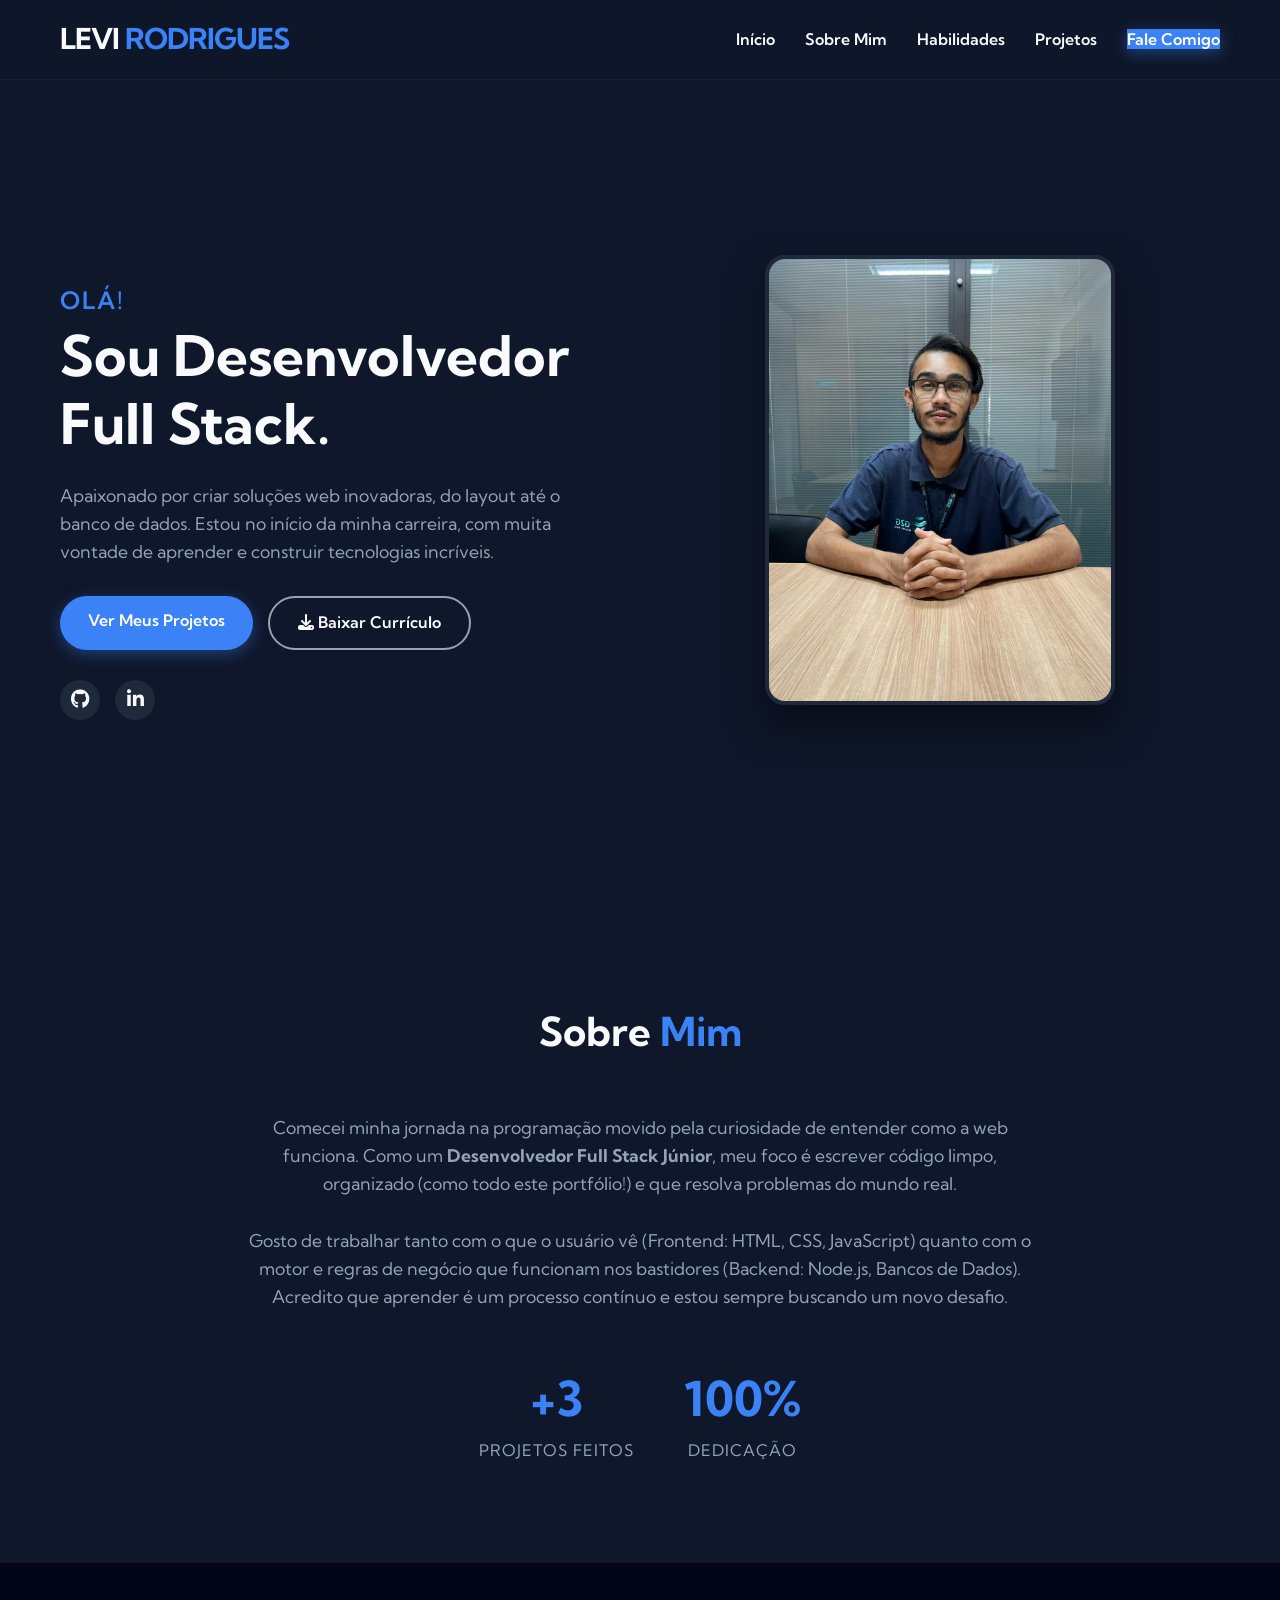
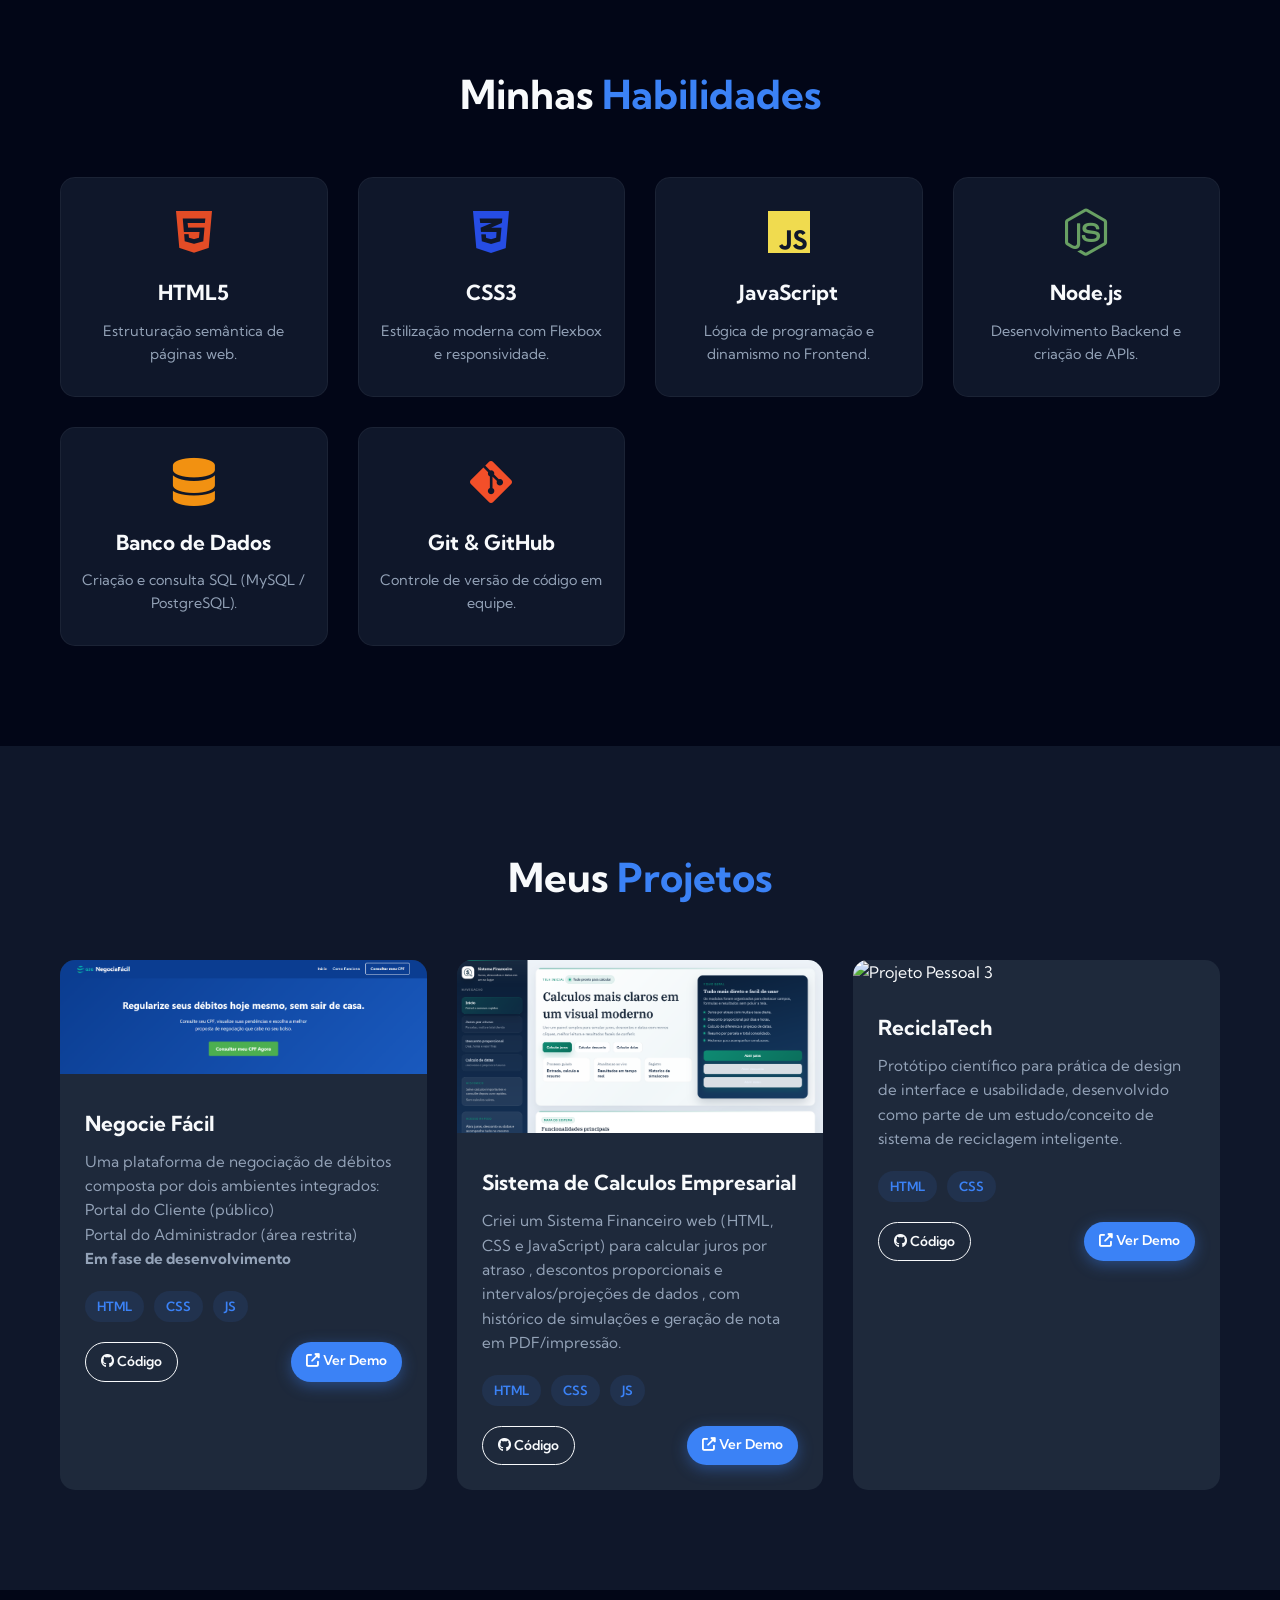
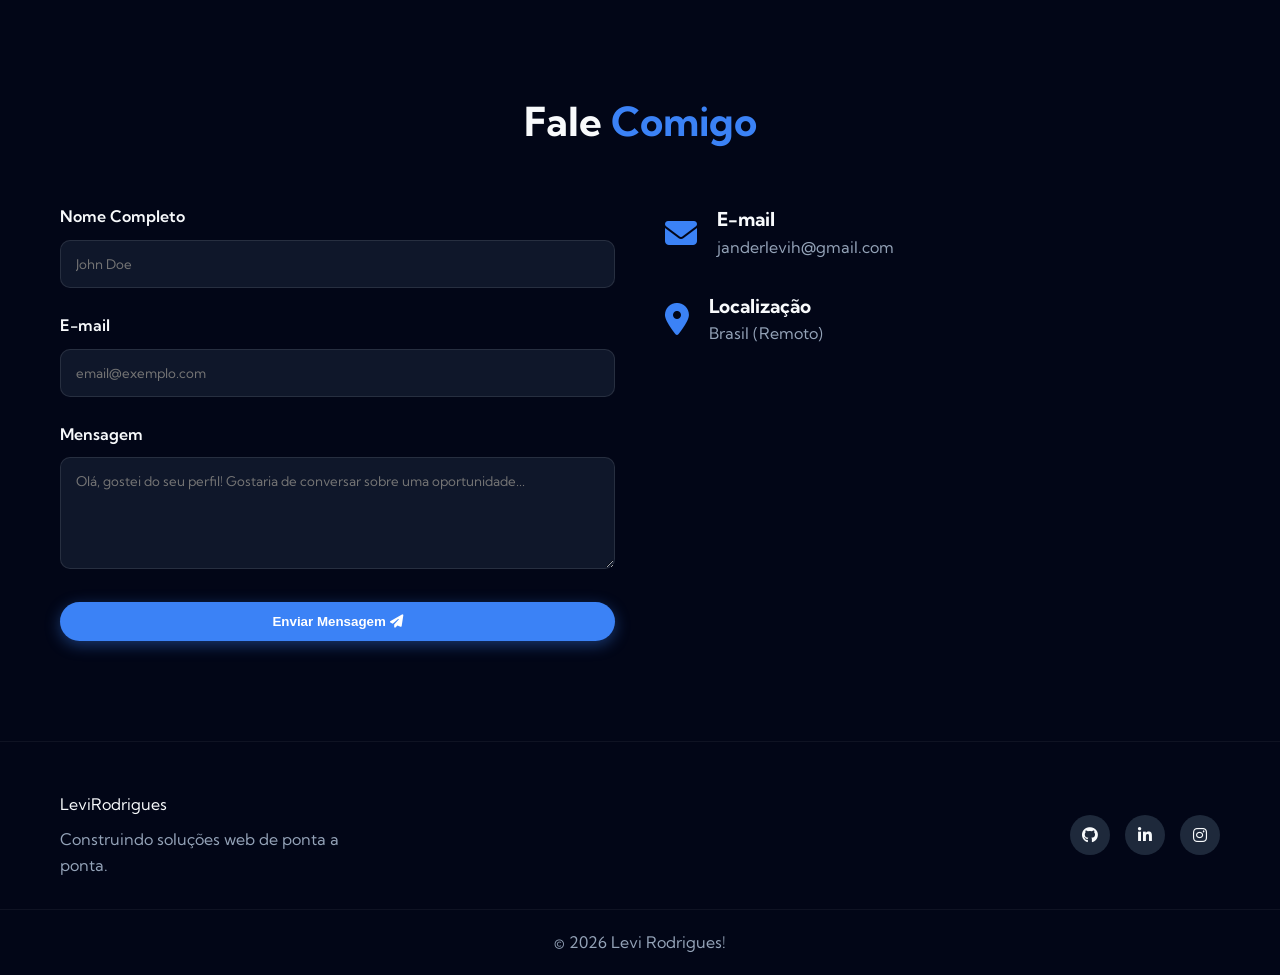
==== index.html @ 425a22cb "Initial commit: Portfolio project with HTML, CSS, JavaScript and assets" ====
<!DOCTYPE html>
<!-- 
  A tag <html> é a raiz (a base) de toda a página.
  O atributo lang="pt-BR" avisa aos navegadores e buscadores (como o Google) que o idioma do site é Português do Brasil.
-->
<html lang="pt-BR">
<head>
    <!-- O <head> é a "cabeça" da página. Aqui ficam as configurações invisíveis para o usuário, mas essenciais para o navegador. -->
    
    <!-- charset="UTF-8" garante que os acentos (ç, ã, é) apareçam corretamente na tela. -->
    <meta charset="UTF-8">
    
    <!-- Esta linha é o segredo para o site funcionar bem no celular (responsividade). Ela manda o site se adaptar à largura da tela. -->
    <meta name="viewport" content="width=device-width, initial-scale=1.0">
    
    <!-- O <title> é o nome que aparece na aba do navegador. -->
    <title>Meu Portfólio | Desenvolvedor Full Stack</title>
    
    <!-- Aqui conectamos nosso arquivo de estilos (design, cores, fontes) criado separadamente (styles.css) -->
    <link rel="stylesheet" href="styles.css">
    
    <!-- Importando fontes modernas do Google Fonts (Kumbh Sans) para deixar o texto mais elegante que o padrão. -->
    <link rel="preconnect" href="https://fonts.googleapis.com">
    <link rel="preconnect" href="https://fonts.gstatic.com" crossorigin>
    <link href="https://fonts.googleapis.com/css2?family=Kumbh+Sans:wght@400;600;700&display=swap" rel="stylesheet">
    
    <!-- Importando ícones gratuitos da biblioteca FontAwesome -->
    <link rel="stylesheet" href="https://cdnjs.cloudflare.com/ajax/libs/font-awesome/6.4.0/css/all.min.css">
</head>
<body>
    <!-- O <body> é o "corpo" da página. Tudo o que os usuários realmente enxergam na tela fica aqui dentro. -->

    <!-- ============================= -->
    <!-- CABEÇALHO (HEADER) E MENU     -->
    <!-- ============================= -->
    <header class="header">
        <div class="container nav-container">
            <!-- A logo (que aqui é só seu nome) que fica no canto superior esquerdo -->
            <a href="#" class="logo">LEVI <span>RODRIGUES</span></a>
            
            <!-- Botão "Hambúrguer" que só aparece no celular para abrir o menu -->
            <button class="mobile-menu-btn" aria-label="Abrir Menu">
                <i class="fas fa-bars"></i>
            </button>
            
            <!-- A <nav> (Navegação) guarda a lista de links do site -->
            <nav class="nav-menu">
                <ul class="nav-list">
                    <!-- Cada <li> é um item da lista do menu. A tag <a> cria um link conectando a outra parte da página usando o 'id' (#) -->
                    <li><a href="#inicio" class="nav-link">Início</a></li>
                    <li><a href="#sobre" class="nav-link">Sobre Mim</a></li>
                    <li><a href="#habilidades" class="nav-link">Habilidades</a></li>
                    <li><a href="#projetos" class="nav-link">Projetos</a></li>
                    <li><a href="#contato" class="nav-link btn-primary">Fale Comigo</a></li>
                </ul>
            </nav>
        </div>
    </header>

    <!-- O <main> guarda o conteúdo "principal" do site -->
    <main>
        <!-- ============================= -->
        <!-- SEÇÃO INÍCIO (HERO SECTION)   -->
        <!-- ============================= -->
        <!-- O 'id="inicio"' é o alvo para onde a tela vai deslizar quando alguém clicar no menu "Início" -->
        <section id="inicio" class="hero-section">
            <div class="container hero-container">
                <div class="hero-content">
                    <!-- <h1> é o Título principal e mais importante da página (ajuda muito o Google a entender do que o site fala) -->
                    <h1><span class="highlight">Olá!</span><br>Sou Desenvolvedor Full Stack.</h1>
                    
                    <!-- <p> é usado para escrever parágrafos comuns de texto -->
                    <p>Apaixonado por criar soluções web inovadoras, do layout até o banco de dados. Estou no início da minha carreira, com muita vontade de aprender e construir tecnologias incríveis.</p>
                    
                    <div class="hero-buttons">
                        <!-- Botões que levam a outras seções da própria página ou arquivos externos -->
                        <a href="#projetos" class="btn btn-primary">Ver Meus Projetos</a>
                        <a href="assets/curriculo.pdf" target="_blank" class="btn btn-secondary">
                            <i class="fas fa-download"></i> Baixar Currículo
                        </a>
                    </div>
                    
                    <!-- Links rápidos para redes sociais logo de cara -->
                    <div class="social-links">
                        <!-- 'target="_blank"' faz o link abrir em uma aba nova, para a pessoa não sair do seu site -->
                        <a href="https://github.com/Jander-Levi" target="_blank" aria-label="GitHub"><i class="fab fa-github"></i></a>
                        <a href="https://linkedin.com/in/jander-levi-rodrigues-costa-196402261/" target="_blank" aria-label="LinkedIn"><i class="fab fa-linkedin-in"></i></a>
                    </div>
                </div>
                
                <div class="hero-image-box">
                    <!-- Imagem principal de capa. O atributo 'alt' descreve a imagem para deficientes visuais lerem a tela (acessibilidade). -->
                    <div class="image-wrapper">
                        <!-- Substitua 'assets/perfil.jpg' pelo caminho da sua foto no futuro! -->
                        <img src="img/foto de perfil.jpeg" alt="Sua Foto de Perfil" class="hero-img">
                    </div>
                </div>
            </div>
        </section>

        <!-- ============================= -->
        <!-- SEÇÃO SOBRE MIM               -->
        <!-- ============================= -->
        <section id="sobre" class="about-section">
            <div class="container">
                <!-- <h2> é o Título secundário (usado para títulos de seções) -->
                <h2 class="section-title">Sobre <span>Mim</span></h2>
                
                <div class="about-content">
                    <p class="about-text">
                        Comecei minha jornada na programação movido pela curiosidade de entender como a web funciona. Como um <strong>Desenvolvedor Full Stack Júnior</strong>, meu foco é escrever código limpo, organizado (como todo este portfólio!) e que resolva problemas do mundo real.
                        <br><br>
                        Gosto de trabalhar tanto com o que o usuário vê (Frontend: HTML, CSS, JavaScript) quanto com o motor e regras de negócio que funcionam nos bastidores (Backend: Node.js, Bancos de Dados). Acredito que aprender é um processo contínuo e estou sempre buscando um novo desafio.
                    </p>
                    
                    <!-- Estatísticas rápidas para impressionar o visitante -->
                    <div class="about-stats">
                        <div class="stat-box">
                            <span class="stat-number">+3</span>
                            <span class="stat-label">Projetos Feitos</span>
                        </div>
                        <div class="stat-box">
                            <span class="stat-number">100%</span>
                            <span class="stat-label">Dedicação</span>
                        </div>
                    </div>
                </div>
            </div>
        </section>

        <!-- ============================= -->
        <!-- SEÇÃO HABILIDADES (SKILLS)    -->
        <!-- ============================= -->
        <section id="habilidades" class="skills-section bg-darker">
            <div class="container">
                <h2 class="section-title">Minhas <span>Habilidades</span></h2>
                
                <div class="skills-grid">
                    <!-- Nós criamos pequenos 'cards' (cartões) para cada habilidade -->
                    <div class="skill-card">
                        <i class="fab fa-html5 skill-icon" style="color: #e34c26;"></i>
                        <h3>HTML5</h3>
                        <p>Estruturação semântica de páginas web.</p>
                    </div>
                    
                    <div class="skill-card">
                        <i class="fab fa-css3-alt skill-icon" style="color: #264de4;"></i>
                        <h3>CSS3</h3>
                        <p>Estilização moderna com Flexbox e responsividade.</p>
                    </div>
                    
                    <div class="skill-card">
                        <i class="fab fa-js skill-icon" style="color: #f0db4f;"></i>
                        <h3>JavaScript</h3>
                        <p>Lógica de programação e dinamismo no Frontend.</p>
                    </div>
                    
                    <div class="skill-card">
                        <i class="fab fa-node-js skill-icon" style="color: #68a063;"></i>
                        <h3>Node.js</h3>
                        <p>Desenvolvimento Backend e criação de APIs.</p>
                    </div>
                    
                    <div class="skill-card">
                        <i class="fas fa-database skill-icon" style="color: #f29111;"></i>
                        <h3>Banco de Dados</h3>
                        <p>Criação e consulta SQL (MySQL / PostgreSQL).</p>
                    </div>
                    
                    <div class="skill-card">
                        <i class="fab fa-git-alt skill-icon" style="color: #f34f29;"></i>
                        <h3>Git & GitHub</h3>
                        <p>Controle de versão de código em equipe.</p>
                    </div>
                </div>
            </div>
        </section>

        <!-- ============================= -->
        <!-- SEÇÃO DE PROJETOS             -->
        <!-- ============================= -->
        <section id="projetos" class="projects-section">
            <div class="container">
                <h2 class="section-title">Meus <span>Projetos</span></h2>
                
                <div class="projects-grid">
                    <!-- Cada projeto ganha um "Card" (cartão). Isso repete o mesmo padrão de classe CSS. -->
                    
                    <!-- PROJETO 1 -->
                    <div class="project-card">
                        <div class="project-img-wrapper">
                            <!-- Link para imagem ilustrativa do projeto -->
                            <img src="img/negocie-facil.png" alt="Projeto Pessoal 1" class="project-img">
                        </div>
                        <div class="project-info">
                            <h3>Negocie Fácil</h3>
                            <p>Uma plataforma de negociação de débitos composta por dois ambientes integrados:<br> 
                            Portal do Cliente (público)<br>
                            Portal do Administrador (área restrita)<br>
                        <strong>Em fase de desenvolvimento</strong></p>
                            
                            <!-- Tags menores indicando tecnologia -->
                            <div class="project-tags">
                                <span class="tag">HTML</span>
                                <span class="tag">CSS</span>
                                <span class="tag">JS</span>
                            </div>
                            
                            <div class="project-links">
                                <a href="https://github.com/Jander-Levi/Sistema-Negocie-Facil" target="_blank" class="btn btn-sm btn-outline"><i class="fab fa-github"></i> Código</a>
                                <a href="https://www.g2gnegocie.servicecorp.tech/" target="_blank" class="btn btn-sm btn-primary"><i class="fas fa-external-link-alt"></i> Ver Demo</a>
                            </div>
                        </div>
                    </div>

                    <!-- PROJETO 2 -->
                    <div class="project-card">
                        <div class="project-img-wrapper">
                            <img src="img/sistema financeiro.png" alt="Projeto Pessoal 2" class="project-img">
                        </div>
                        <div class="project-info">
                            <h3>Sistema de Calculos Empresarial</h3>
                            <p>Criei um Sistema Financeiro web (HTML, CSS e JavaScript) para calcular juros por atraso , descontos proporcionais e intervalos/projeções de dados , com histórico de simulações e geração de nota em PDF/impressão.</p>
                            <div class="project-tags">
                                <span class="tag">HTML</span>
                                <span class="tag">CSS</span>
                                <span class="tag">JS</span>
                            </div>
                            <div class="project-links">
                                <a href="https://github.com/Jander-Levi/Sistema-de-calculos" target="_blank" class="btn btn-sm btn-outline"><i class="fab fa-github"></i> Código</a>
                                <a href="https://www.juros.systemcodex.com.br/" target="_blank" class="btn btn-sm btn-primary"><i class="fas fa-external-link-alt"></i> Ver Demo</a>
                            </div>
                        </div>
                    </div>
                    
                    <!-- PROJETO 3 -->
                    <div class="project-card">
                        <div class="project-img-wrapper">
                            <img src="img/reciclatech.png" alt="Projeto Pessoal 3" class="project-img">
                        </div>
                        <div class="project-info">
                            <h3>ReciclaTech</h3>
                            <p>Protótipo científico para prática de design de interface e usabilidade, desenvolvido como parte de um estudo/conceito de sistema de reciclagem inteligente.</p>
                            <div class="project-tags">
                                <span class="tag">HTML</span>
                                <span class="tag">CSS</span>
                            </div>
                            <div class="project-links">
                                <a href="https://github.com/Jander-Levi/ReciclaTech" target="_blank" class="btn btn-sm btn-outline"><i class="fab fa-github"></i> Código</a>
                                <a href="https://www.reciclatech.systemcodex.com.br/" target="_blank" class="btn btn-sm btn-primary"><i class="fas fa-external-link-alt"></i> Ver Demo</a>
                            </div>
                        </div>
                    </div>
                    
                </div>
            </div>
        </section>

        <!-- ============================= -->
        <!-- SEÇÃO CONTATO                 -->
        <!-- ============================= -->
        <section id="contato" class="contact-section bg-darker">
            <div class="container">
                <h2 class="section-title">Fale <span>Comigo</span></h2>
                
                <div class="contact-content">
                    <!-- O formulário onde as pessoas enviam mensagens. Aqui ele não enviará pro servidor de verdade, usaremos o JS para criar um alerta simulando o envio. -->
                    <form id="form-contato" class="contact-form">
                        <div class="form-group">
                            <label for="nome">Nome Completo</label>
                            <!-- required="true" força a pessoa a preencher antes de enviar o botão -->
                            <input type="text" id="nome" name="nome" placeholder="John Doe" required>
                        </div>
                        
                        <div class="form-group">
                            <label for="email">E-mail</label>
                            <input type="email" id="email" name="email" placeholder="email@exemplo.com" required>
                        </div>
                        
                        <div class="form-group">
                            <label for="mensagem">Mensagem</label>
                            <textarea id="mensagem" name="mensagem" rows="5" placeholder="Olá, gostei do seu perfil! Gostaria de conversar sobre uma oportunidade..." required></textarea>
                        </div>
                        
                        <!-- Usamos type="submit" no botão. Ele avisa o navegador que este é o botão oficial de "enviar o formulário". -->
                        <button type="submit" class="btn btn-primary w-100">Enviar Mensagem <i class="fas fa-paper-plane"></i></button>
                    </form>
                    
                    <!-- Informações de contato alternativas -->
                    <div class="contact-info">
                        <div class="info-item">
                            <i class="fas fa-envelope"></i>
                            <div>
                                <h4>E-mail</h4>
                                <p>janderlevih@gmail.com</p>
                            </div>
                        </div>
                        <div class="info-item">
                            <i class="fas fa-map-marker-alt"></i>
                            <div>
                                <h4>Localização</h4>
                                <p>Brasil (Remoto)</p>
                            </div>
                        </div>
                    </div>
                </div>
            </div>
        </section>
    </main>

    <!-- ============================= -->
    <!-- RODAPÉ (FOOTER)               -->
    <!-- ============================= -->
    <footer class="footer">
        <div class="container footer-content">
            <div class="footer-logo">
                <a href="#inicio">Levi<span>Rodrigues</span></a>
                <p>Construindo soluções web de ponta a ponta.</p>
            </div>
            
            <div class="footer-social">
                <!-- Redes sociais e botões no fim da página para quem já leu até o final -->
                <a href="https://github.com/Jander-Levi"><i class="fab fa-github"></i></a>
                <a href="https://www.linkedin.com/in/jander-levi-rodrigues-costa-196402261/"><i class="fab fa-linkedin-in"></i></a>
                <a href="https://www.instagram.com/levih_rodrigues/"><i class="fab fa-instagram"></i></a>
            </div>
        </div>
        <div class="footer-bottom">
            <!-- Puxando o ano real via JavaScript seria legal, mas deixamos fixo como base -->
            <p>&copy; <span id="ano-atual">2026</span> Levi Rodrigues!</p>
        </div>
    </footer>

    <!-- Importamos o JavaScript bem no final do código HTML (logo antes do fechamento do <body>). 
         Motivo: Garantimos que o navegador já carregou e "desenhou" todo o seu site HTML antes de rodar 
         o código JS, evitando erros onde o JS não acha o elemento na tela. -->
    <script src="script.js"></script>
</body>
</html>
---- styles.css ----
/* ==========================================================================
   ARQUIVO CSS (Folha de Estilos)
   Aqui nós controlamos as cores, tamanhos, espaços e animações do site.
   Pense no HTML como a "estrutura da casa" (paredes) e no CSS como a 
   "pintura e decoração".
   ========================================================================== */

/* 1. IMPORTAÇÃO E VARIÁVEIS ============================================== */
/* ":root" é a raiz do CSS. Criamos 'variáveis' aqui que podem ser 
   reaproveitadas. Se você quiser mudar a cor principal do site no futuro, 
   é só mudar AQUI! */
:root {
  /* Cores Principais - Tema Escuro Moderno */
  --bg-primary: #0f172a;   /* Cor de fundo principal escuro (Azul Noturno) */
  --bg-secondary: #1e293b; /* Cor para caixas ou seções alternadas */
  --bg-darker: #020617;    /* Fundo mais escuro ainda para dar contraste */
  
  --text-main: #f8fafc;    /* Cor da fonte principal (Branco quase puro) */
  --text-muted: #94a3b8;   /* Cor de textos descritivos (Cinza clarinho) */
  
  /* Cor Destaque - Esse é o toque "vibrante" do site */
  --accent: #3b82f6;       /* Azul elétrico */
  --accent-hover: #2563eb; /* Azul um pouquinho mais escuro pra quando passar o mouse */

  /* Alturas e Espaços Padrões */
  --header-height: 80px;   /* Altura do menu lá no topo */
  --transition: all 0.3s ease; /* Animação suave para hover de botões (Dura 0.3 segundos) */
}

/* 2. RESET GERAL ========================================================== */
/* Este asterisco (*) pega TODOS os elementos da página e retira as bordas e 
   espaços (padding/margin) que os navegadores costumam colocar como "padrão". */
* {
  margin: 0;
  padding: 0;
  box-sizing: border-box; /* Garante que a borda não aumente o tamanho verdadeiro da caixa */
}

/* Scroll suave (o rolar da tela ao clicar em links fica devagar e não "teleporta") */
html {
  scroll-behavior: smooth;
}

/* O corpo da página pega as fontes que importamos no HTML e pinta o fundo */
body {
  font-family: 'Kumbh Sans', sans-serif;
  background-color: var(--bg-primary);
  color: var(--text-main);
  line-height: 1.6; /* Espaçamento de 1 e meio entre as linhas do texto. Bom pra leitura! */
  overflow-x: hidden; /* Esconde rolagem horizontal (barra em baixo) para não desconfigurar site no celular */
}

/* Tira o sublinhado dos links e a cor roxa/azul padrão e as "bolinhas" das listas <ul> */
a {
  text-decoration: none;
  color: inherit; /* 'herdar' a cor do elemento pai */
}
ul {
  list-style: none; /* Remove aquelas bolinhas de listas não ordenadas */
}
img {
  max-width: 100%;  /* Nenhuma imagem será maior que o espaço dela */
  height: auto;
}

/* 3. CLASSES UTILITÁRIAS ================================================= */
/* Essas classes genéricas podem ser usadas em vários lugares do HTML */

/* '.container' centraliza as seções da página na tela. Não deixa encostar muito nos lados. */
.container {
  max-width: 1200px;
  margin: 0 auto;  /* Centralizar. 0 em cima e embaixo, auto nas laterais. */
  padding: 0 20px; /* Um "respiro" nas laterais no celular */
}

/* Título de cada seção (Sobre Mim, Minhas Habilidades...) */
.section-title {
  text-align: center;
  font-size: 2.5rem;   /* Rem é uma unidade baseada no tamanho da fonte raiz (grandão) */
  margin-bottom: 50px; /* Margem pra baixo para afastar o texto do título */
  color: var(--text-main);
}
/* A tag <span> (no HTML) dentro dos títulos nós pintamos com a cor de destaque (Azul) */
.section-title span {
  color: var(--accent);
}

/* 'bg-darker' muda apenas a cor do fundo daquela seção para quebrar o padrão. */
.bg-darker {
  background-color: var(--bg-darker);
}

/* Botão Padrão (Uma cápsula arredondada e bonita) */
.btn {
  display: inline-block; /* Fica em linha, mas aceita padding (preenchimento dentro dele) */
  padding: 12px 28px;
  border-radius: 30px; /* Arredondar os cantos do botão */
  font-weight: 600;    /* Negrito */
  cursor: pointer;     /* Faz o mouse virar uma 'mãozinha' */
  transition: var(--transition); /* Puxa aquela animação de 0.3 segundos da variável */
  border: none;
  text-align: center;
}
/* Botão Principal: Azul com fonte branca */
.btn-primary {
  background-color: var(--accent);
  color: white;
  box-shadow: 0 4px 15px rgba(59, 130, 246, 0.4); /* Uma sombra azulada brilhante */
}
.btn-primary:hover {
  background-color: var(--accent-hover);
  transform: translateY(-3px); /* Ao passar o mouse (hover), ele "sobe" 3 pixels */
}

/* Botão Secundário: Transparente com contorno azul */
.btn-secondary {
  background-color: transparent;
  color: var(--text-main);
  border: 2px solid var(--text-muted);
}
.btn-secondary:hover {
  border-color: var(--accent);
  color: var(--accent);
}

/* 4. CABEÇALHO (HEADER) ================================================== */
.header {
  height: var(--header-height);
  background-color: rgba(15, 23, 42, 0.9); /* Fundo com 90% de opacidade (vidro escuro) */
  backdrop-filter: blur(10px); /* Esse é o efeito "vidro" da moda, borrando o que tá atrás */
  position: fixed; /* O cabeçalho fica GRUDADO no topo, de modo que nunca some ao rolar a tela */
  top: 0; left: 0; width: 100%;
  z-index: 1000;   /* Garante que o menu ficará *em cima* de todas as outras imagens da página */
  border-bottom: 1px solid rgba(255, 255, 255, 0.05); /* Uma linhazinha fina brilhante embaixo */
}

.nav-container {
  display: flex; /* O Flexbox joga os itens um ao lado do outro */
  justify-content: space-between; /* Afasta "a logo pra esquerda" e "o menu pra direita" */
  align-items: center; /* Centraliza no meio verticalmente */
  height: 100%;
}

.logo {
  font-size: 1.8rem;
  font-weight: 700;
  letter-spacing: -1px;
}
.logo span {
  color: var(--accent); /* Parte do Logo fica azul */
}

/* O Menu invisível no começo no celular, mas lado-a-lado no PC */
.nav-list {
  display: flex;
  gap: 30px; /* Distância de 30 pixels entre os botões do menu */
}
.nav-link {
  font-weight: 600;
  font-size: 1rem;
  transition: color 0.3s;
}
/* Quando passo o mouse nos links (Home, Sobre) eles ficam azuis, exceto se for botão */
.nav-link:not(.btn-primary):hover {
  color: var(--accent);
}

/* O botão de "hambúrguer" pra abrir o menu no celular é escondido no Desktop */
.mobile-menu-btn {
  display: none;
  background: none;
  border: none;
  color: white;
  font-size: 1.5rem;
  cursor: pointer;
}

/* 5. INÍCIO (HERO SECTION) =============================================== */
.hero-section {
  padding-top: calc(var(--header-height) + 60px); /* Dá espaço da navegação grudenta lá do topo */
  padding-bottom: 80px;
  min-height: 100vh; /* Altura mínima de "100 Viewport Height" (100% da sua tela visível) */
  display: flex;
  align-items: center; /* Centraliza verticalmente o texto e a foto de capa */
}
.hero-container {
  display: flex;
  align-items: center;
  justify-content: space-between;
  gap: 40px;
}
.hero-content {
  flex: 1; /* Ocupa 50% da área */
}
/* Destacando o "Olá" */
.highlight {
  color: var(--accent);
  font-size: 1.5rem;
  font-weight: 600;
  text-transform: uppercase;
  letter-spacing: 2px;
}
.hero-content h1 {
  font-size: 3.5rem;
  line-height: 1.2;
  margin: 15px 0 25px 0;
}
.hero-content p {
  color: var(--text-muted);
  font-size: 1.1rem;
  margin-bottom: 30px;
  max-width: 500px; /* O texto não será exageradamente largo para garantir legibilidade */
}

.hero-buttons {
  display: flex;
  gap: 15px; /* Distância entre os botões da Capa */
  flex-wrap: wrap; /* Se não couber na mesma linha (ex: celular pequeno), ele joga o 2º botão pra baixo */
}

.social-links {
  margin-top: 30px;
  display: flex;
  gap: 15px;
}
.social-links a {
  display: flex;
  align-items: center;
  justify-content: center;
  width: 40px; height: 40px;
  border-radius: 50%; /* Faz as caixinhas das redes sociais virarem 'círculos' */
  background-color: var(--bg-secondary);
  color: var(--text-main);
  font-size: 1.2rem;
  transition: var(--transition);
}
.social-links a:hover {
  background-color: var(--accent); /* Fica azul e "pula" ao receber o mouse */
  transform: translateY(-3px);
}

.hero-image-box {
  flex: 1; /* A foto de perfil ocupa os outros 50% */
  display: flex;
  justify-content: center;
}
.image-wrapper {
  position: relative; /* O Wrapper permite adicionar um efeito "atrás" da foto */
  width: 350px;
  height: 450px;
  border-radius: 20px;
  overflow: hidden; /* Corta as laterais de imagens que vazarem esse quadradão arredondado */
  box-shadow: 0 20px 40px rgba(0,0,0,0.5); /* Sombreado */
  border: 4px solid var(--bg-secondary);
}
.hero-img {
  width: 100%;
  height: 100%;
  object-fit: cover; /* Faz a foto "encaixar" de forma esperta como o banner do YouTube ou Twitter, sem esticar feio a imagem. */
}

/* 6. SOBRE MIM =========================================================== */
.about-section, .skills-section, .projects-section, .contact-section {
  padding: 100px 0; /* Espaçamento grande em cima e embaixo, para distanciar as seções */
}

.about-text {
  color: var(--text-muted);
  font-size: 1.1rem;
  text-align: center;
  max-width: 800px;
  margin: 0 auto;
}
.about-stats {
  display: flex;
  justify-content: center;
  gap: 50px;
  margin-top: 50px;
}
.stat-box {
  text-align: center;
}
.stat-number {
  display: block;
  font-size: 3rem;
  font-weight: 700;
  color: var(--accent);
}
.stat-label {
  color: var(--text-muted);
  text-transform: uppercase;
  letter-spacing: 1px;
}

/* 7. HABILIDADES (SKILLS) ================================================ */
.skills-grid {
  display: grid; /* Grid é um sistema avançado parecido com uma "Tabela", mas moderna e não engessada. */
  grid-template-columns: repeat(auto-fit, minmax(250px, 1fr)); /* Automação: Encaixa colunas de no mín 250px sozinhas (Responsive automágico) */
  gap: 30px;
}
.skill-card {
  background-color: var(--bg-primary); /* Seção de habilidades tem fundo "Bg-Darker", mas as cartinhas serão da cor principal. Daí o destaque! */
  padding: 30px 20px;
  border-radius: 15px;
  text-align: center;
  border: 1px solid rgba(255,255,255,0.05); /* Borda "suave" cinza e quase transparente para não ofender as vistas */
  transition: var(--transition);
}
.skill-card:hover {
  transform: translateY(-10px); /* As cartinhas de habilidade vão flutuar para cima no mouse! Lindo! */
  border-color: var(--accent);
}
.skill-icon {
  font-size: 3rem; /* O ícone grandão do FontAwesome */
  margin-bottom: 20px;
}
.skill-card h3 {
  margin-bottom: 10px;
  font-size: 1.3rem;
}
.skill-card p {
  color: var(--text-muted);
  font-size: 0.9rem;
}

/* 8. PROJETOS (PORTFÓLIO) ================================================ */
.projects-grid {
  display: grid;
  grid-template-columns: repeat(auto-fit, minmax(320px, 1fr)); 
  gap: 30px;
}
.project-card {
  background-color: var(--bg-secondary);
  border-radius: 15px;
  overflow: hidden;
  transition: var(--transition);
}
.project-card:hover {
  transform: translateY(-5px); /* Flutua também os cartões de portfólio */
  box-shadow: 0 10px 30px rgba(0,0,0,0.3);
}
.project-img-wrapper {
  overflow: hidden;
}
.project-img {
  width: 100%;
  transition: transform 0.5s ease;
}
.project-card:hover .project-img {
  transform: scale(1.05); /* Um pequeno zoom suave NA IMAGEM quando dou hover no CARD */
}
.project-info {
  padding: 25px;
}
.project-info h3 {
  font-size: 1.3rem;
  margin-bottom: 10px;
}
.project-info p {
  color: var(--text-muted);
  font-size: 0.95rem;
  margin-bottom: 20px;
}
.project-tags {
  display: flex;
  flex-wrap: wrap;
  gap: 10px;
  margin-bottom: 20px;
}
.tag {
  background-color: rgba(59, 130, 246, 0.1); /* Fundo azulzinho quase transparente nas tags! */
  color: var(--accent);
  padding: 5px 12px;
  border-radius: 20px;
  font-size: 0.8rem;
  font-weight: 600;
}
.project-links {
  display: flex;
  gap: 15px;
  justify-content: space-between;
}
/* Botão PEQUENO (sm -> small) */
.btn-sm {
  padding: 8px 15px;
  font-size: 0.85rem;
}
.btn-outline {
  border: 1px solid var(--text-main);
  background: transparent;
}
.btn-outline:hover {
  background: var(--text-main);
  color: var(--bg-primary);
}

/* 9. CONTATO E RODAPÉ ==================================================== */
.contact-content {
  display: grid;
  grid-template-columns: 1fr 1fr; /* Duas colunas iguazinhas */
  gap: 50px;
}
.form-group {
  margin-bottom: 25px;
}
.form-group label {
  display: block;
  margin-bottom: 10px;
  font-weight: 600;
}
/* Estilo das 'Caixinhas' de Input onde o usuário digita nomes/texto/email */
.form-group input, .form-group textarea {
  width: 100%;
  padding: 15px;
  border-radius: 10px;
  background-color: var(--bg-primary); /* Fundo da caixa escuro */
  border: 1px solid rgba(255,255,255,0.1); /* Contorno fininho e sutil */
  color: white;
  font-family: inherit; /* Puxa o estilo da fonte (Kumbh Sans) do Body */
}
.form-group input:focus, .form-group textarea:focus {
  outline: none;       /* Retira o quadrado que o navegador taca à força quando o usuário começa a digitar */
  border-color: var(--accent); /* Coloca uma bordinha Azul para ele focar na linha escolhida */
}
.w-100 { width: 100%; } /* Classe Utilitária para Forçar o Botão Enviar a pegar e ir de ponta a ponta */

.contact-info {
  display: flex;
  flex-direction: column;
  gap: 30px;
}
.info-item {
  display: flex;
  align-items: center;
  gap: 20px;
}
.info-item i {
  font-size: 2rem;
  color: var(--accent);
}
.info-item h4 {
  font-size: 1.2rem;
}
.info-item p {
  color: var(--text-muted);
}

.footer {
  background-color: var(--bg-darker);
  padding: 50px 0 20px 0;
  border-top: 1px solid rgba(255,255,255,0.05);
}
.footer-content {
  display: flex;
  justify-content: space-between;
  align-items: center;
  margin-bottom: 30px;
}
.footer-logo { max-width: 300px; }
.footer-logo p {
  color: var(--text-muted);
  margin-top: 10px;
}
.footer-social { display: flex; gap: 15px; }
.footer-social a {
  width: 40px; height: 40px;
  border-radius: 50%;
  background: var(--bg-secondary);
  display: flex; justify-content: center; align-items: center;
  transition: var(--transition);
}
.footer-social a:hover {
  background: var(--accent);
  color: white;
}
.footer-bottom {
  text-align: center;
  color: var(--text-muted);
  border-top: 1px solid rgba(255,255,255,0.05);
  padding-top: 20px;
}

/* 10. MEDIA QUERIES (A RESPONSIVIDADE) =================================== */
/* "Media Query (Regra de Mídia)" = Esse bloco entra em ação apenas se a 
   tela for MENOR que 992 pixels de largura (Tablets e Celulares). */

@media (max-width: 992px) {
  /* Se for menor que 992px larg, quebre O CARA DA FOTO PARA BAIXO */
  .hero-container {
    flex-direction: column-reverse; /* A foto de perfil vai pra cima, e os textos ficam embaixo no celular! */
    text-align: center;
  }
  .hero-content { align-items: center; }
  .hero-buttons, .social-links { justify-content: center; } /* Centraliza no celular */
  
  .contact-content {
    grid-template-columns: 1fr; /* Quebra as 2 colunas de e-mail e inputs para 1 coluna só (uma coisa embaixo da outra) */
  }
}

/* Se for muito pequeno (MENOR que 768px -> Um celular de verdade, iPhone / Android...) */
@media (max-width: 768px) {
  /* No celular, precisamos do menu de hambúrguer */
  .mobile-menu-btn {
    display: block; /* Mágica! Ele reaparece na tela. */
  }
  
  .nav-list {
    position: absolute;
    top: var(--header-height); /* Faz do Topo do menu encostar perfeitamente abaixo do final do Header */
    left: 0;
    width: 100%;
    background-color: var(--bg-darker);
    flex-direction: column; /* Coluna em vez de Linha. Links um por cima do outro. */
    align-items: center;
    padding: 30px 0;
    
    /* Isso faz o menu "deslizar e cair" em vez de só "piscar na tela". Ele inicia fora/subindo, e só entra se tiver o '.active' */
    clip-path: polygon(0 0, 100% 0, 100% 0, 0 0); /* Faz o menu existir em altura máxima ZERO = Corta ele fora da visão*/
    transition: clip-path 0.4s ease-in-out;
  }
  
  /* Quando o JavaScript injetar a Classe '.active' através de clique, 
     O menu reaparecerá puxando de cima pra baixo magicamente! */
  .nav-list.active {
    clip-path: polygon(0 0, 100% 0, 100% 100%, 0 100%);
  }
  
  .about-stats {
    flex-direction: column;
    gap: 30px;
  }
  
  .hero-content h1 {
    font-size: 2.5rem; /* Título bem menorzinho no Celular para não quebrar 10 linhas */
  }
  
  .footer-content {
    flex-direction: column;
    text-align: center;
    gap: 20px;
  }
}
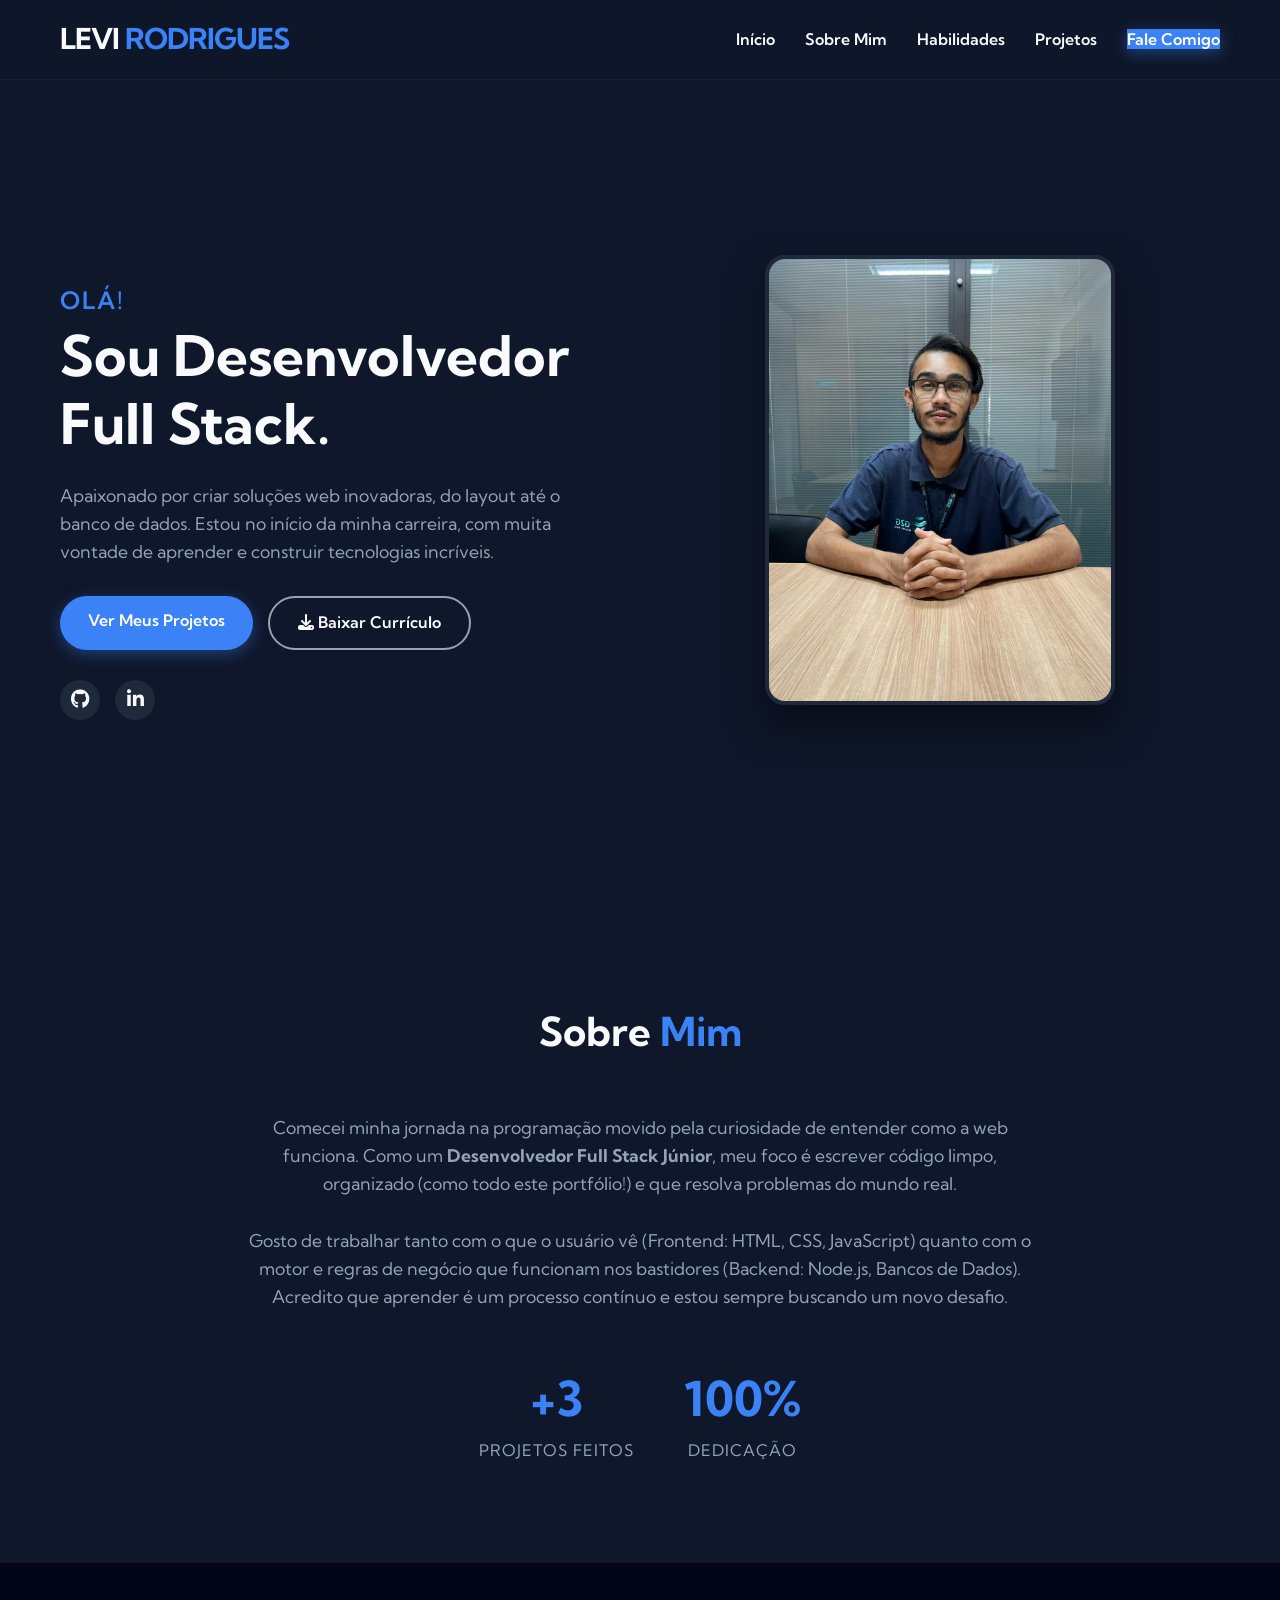
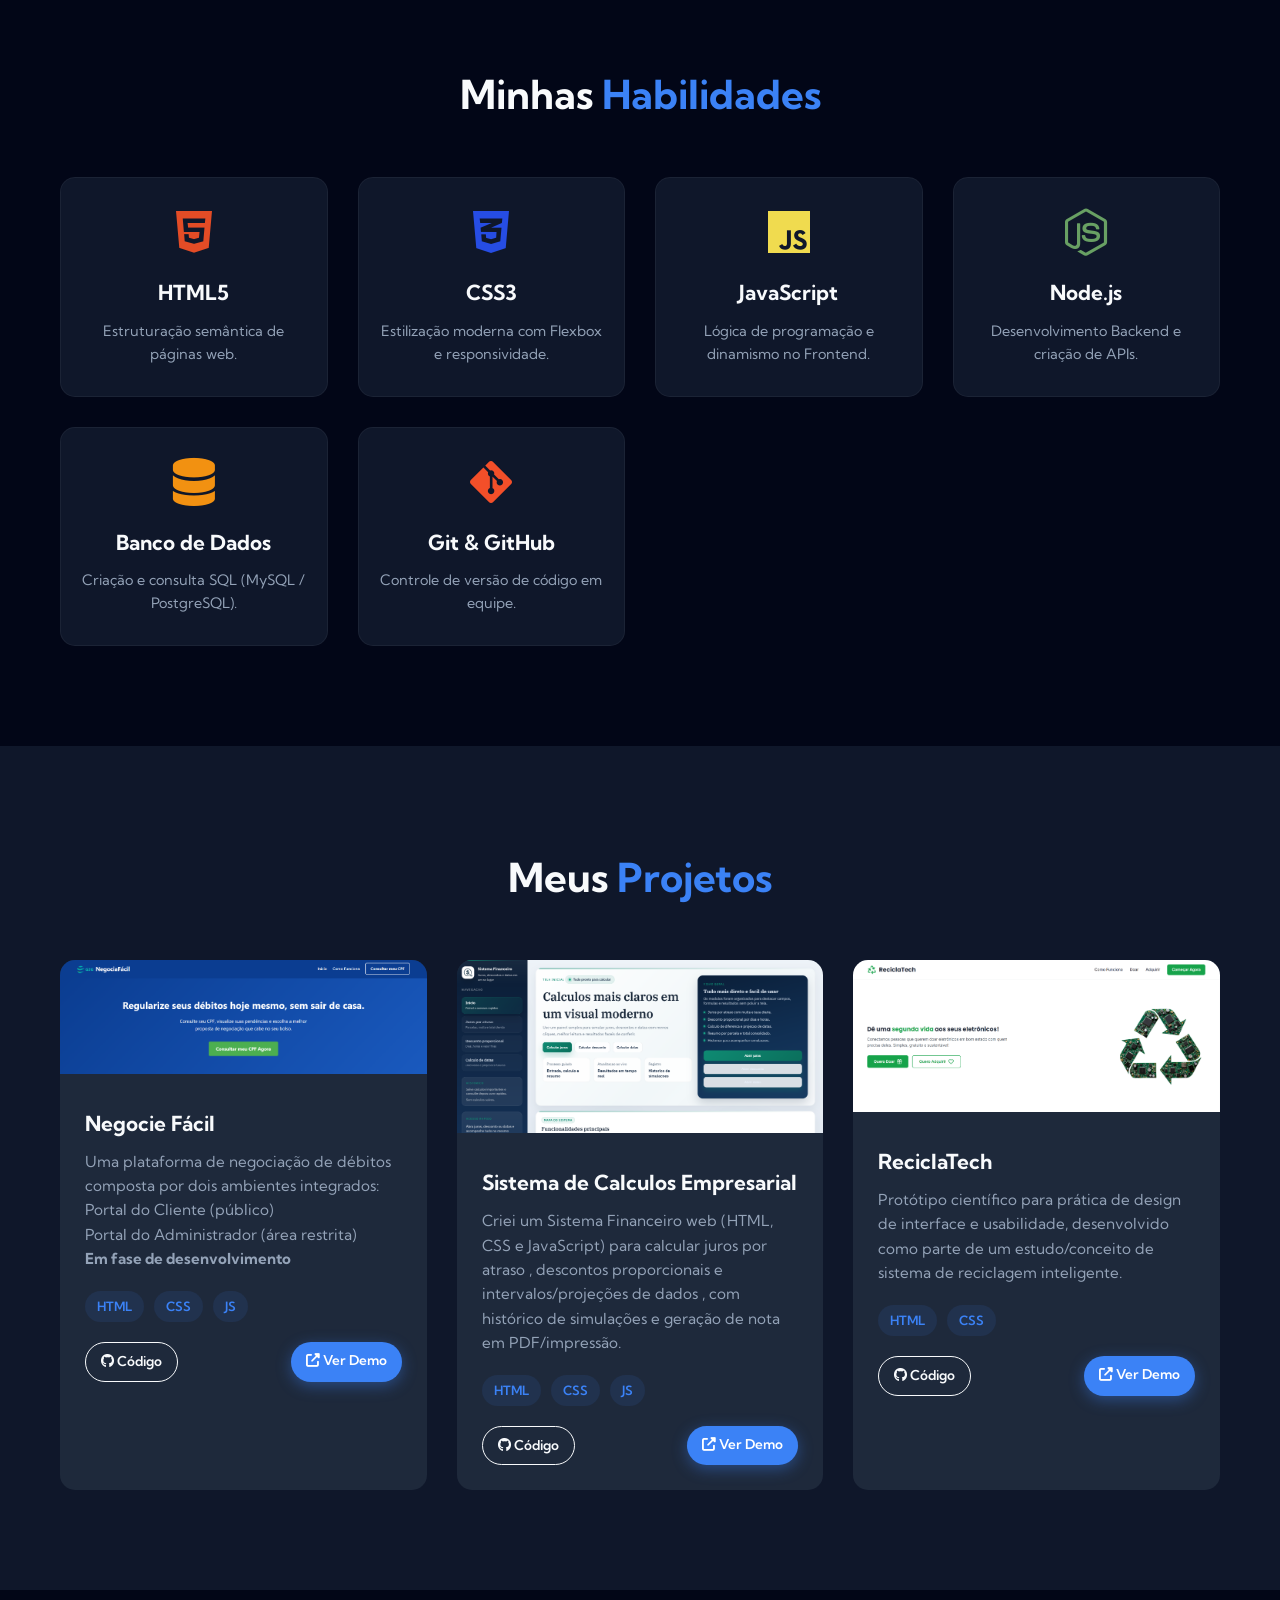
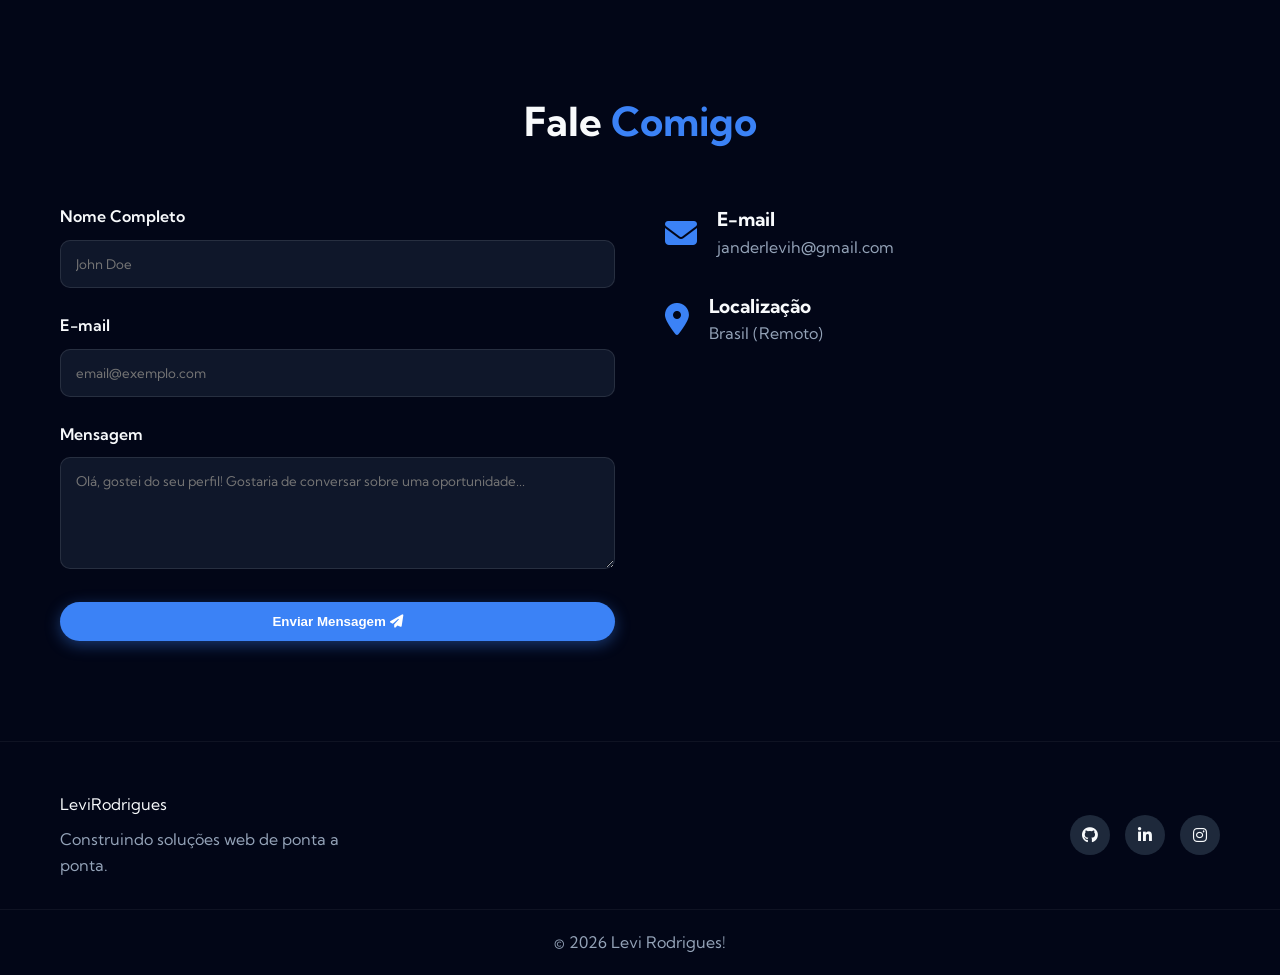
==== commit 7ca416e2: "Update index.html with portfolio improvements" ====
--- a/index.html
+++ b/index.html
@@ -236,7 +236,7 @@
                     <!-- PROJETO 3 -->
                     <div class="project-card">
                         <div class="project-img-wrapper">
-                            <img src="img/reciclatech.png" alt="Projeto Pessoal 3" class="project-img">
+                            <img src="img/ReciclaTech.png" alt="Projeto Pessoal 3" class="project-img">
                         </div>
                         <div class="project-info">
                             <h3>ReciclaTech</h3>
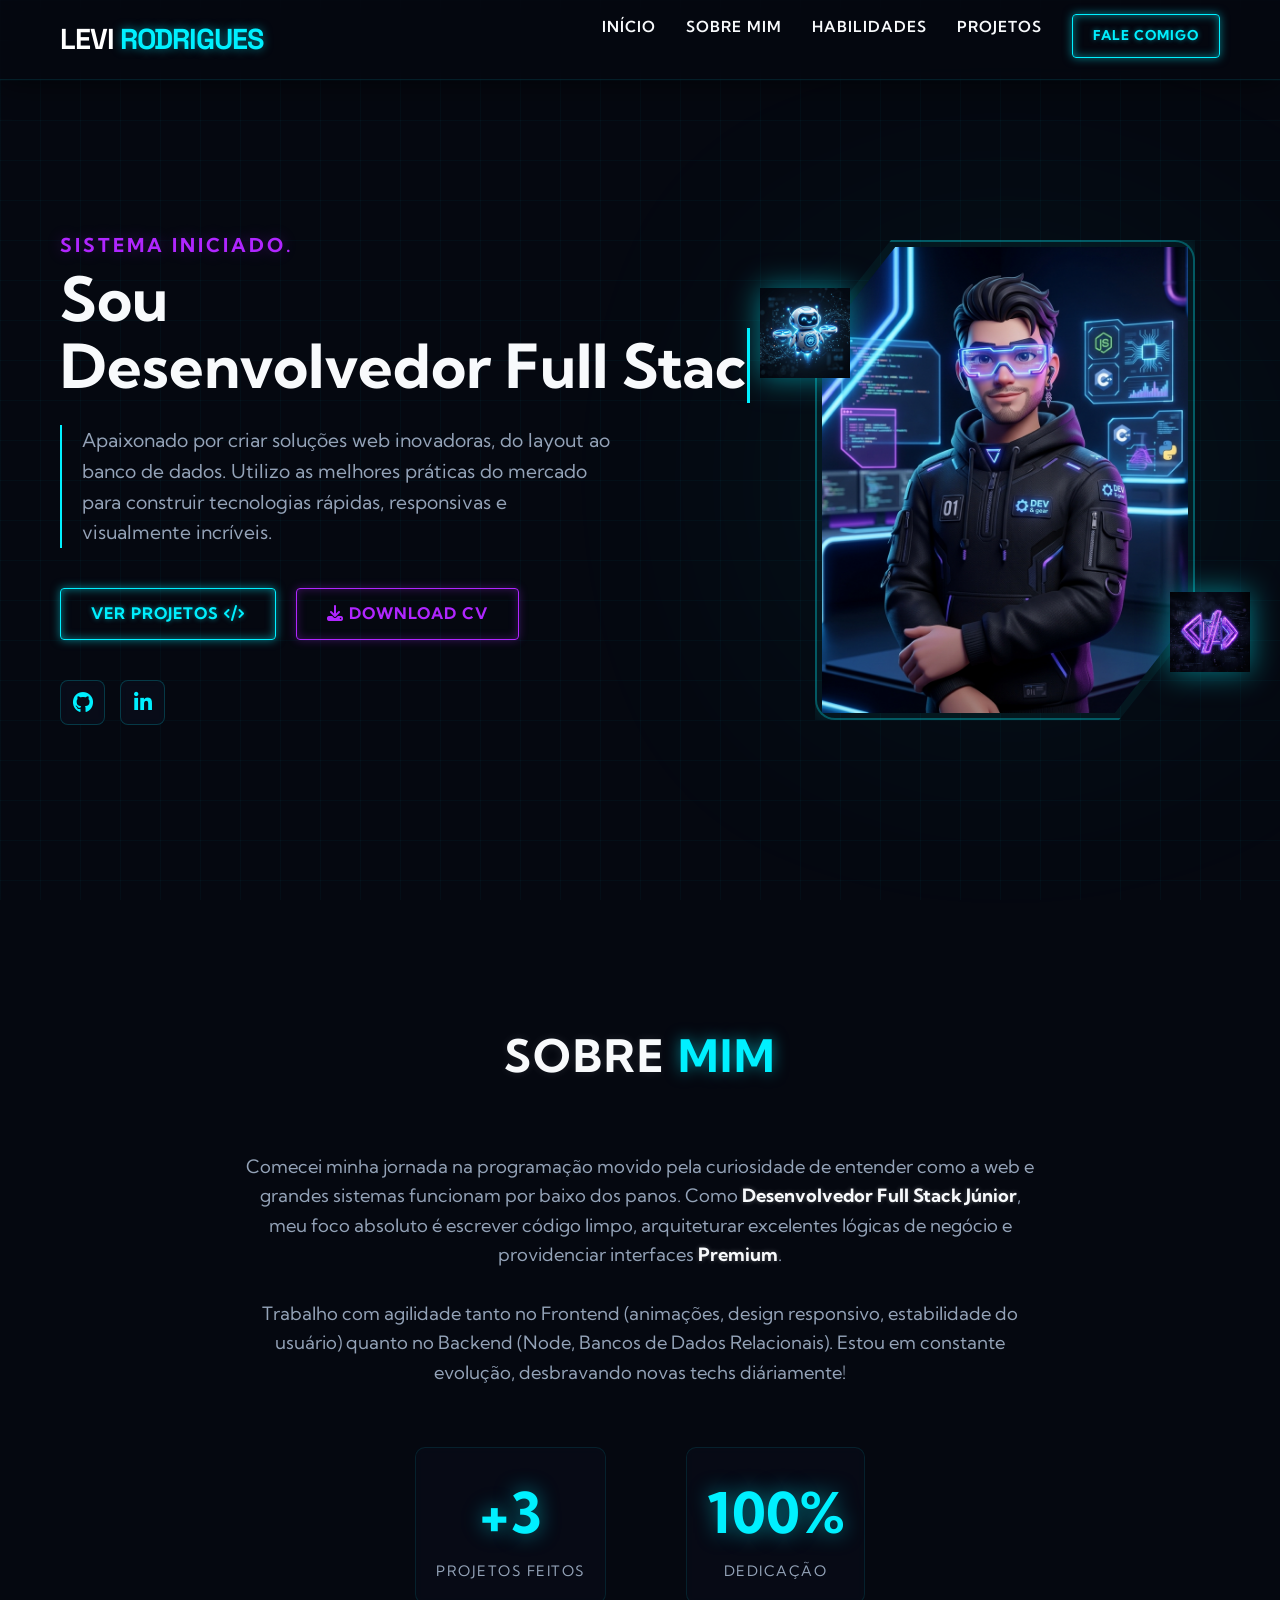
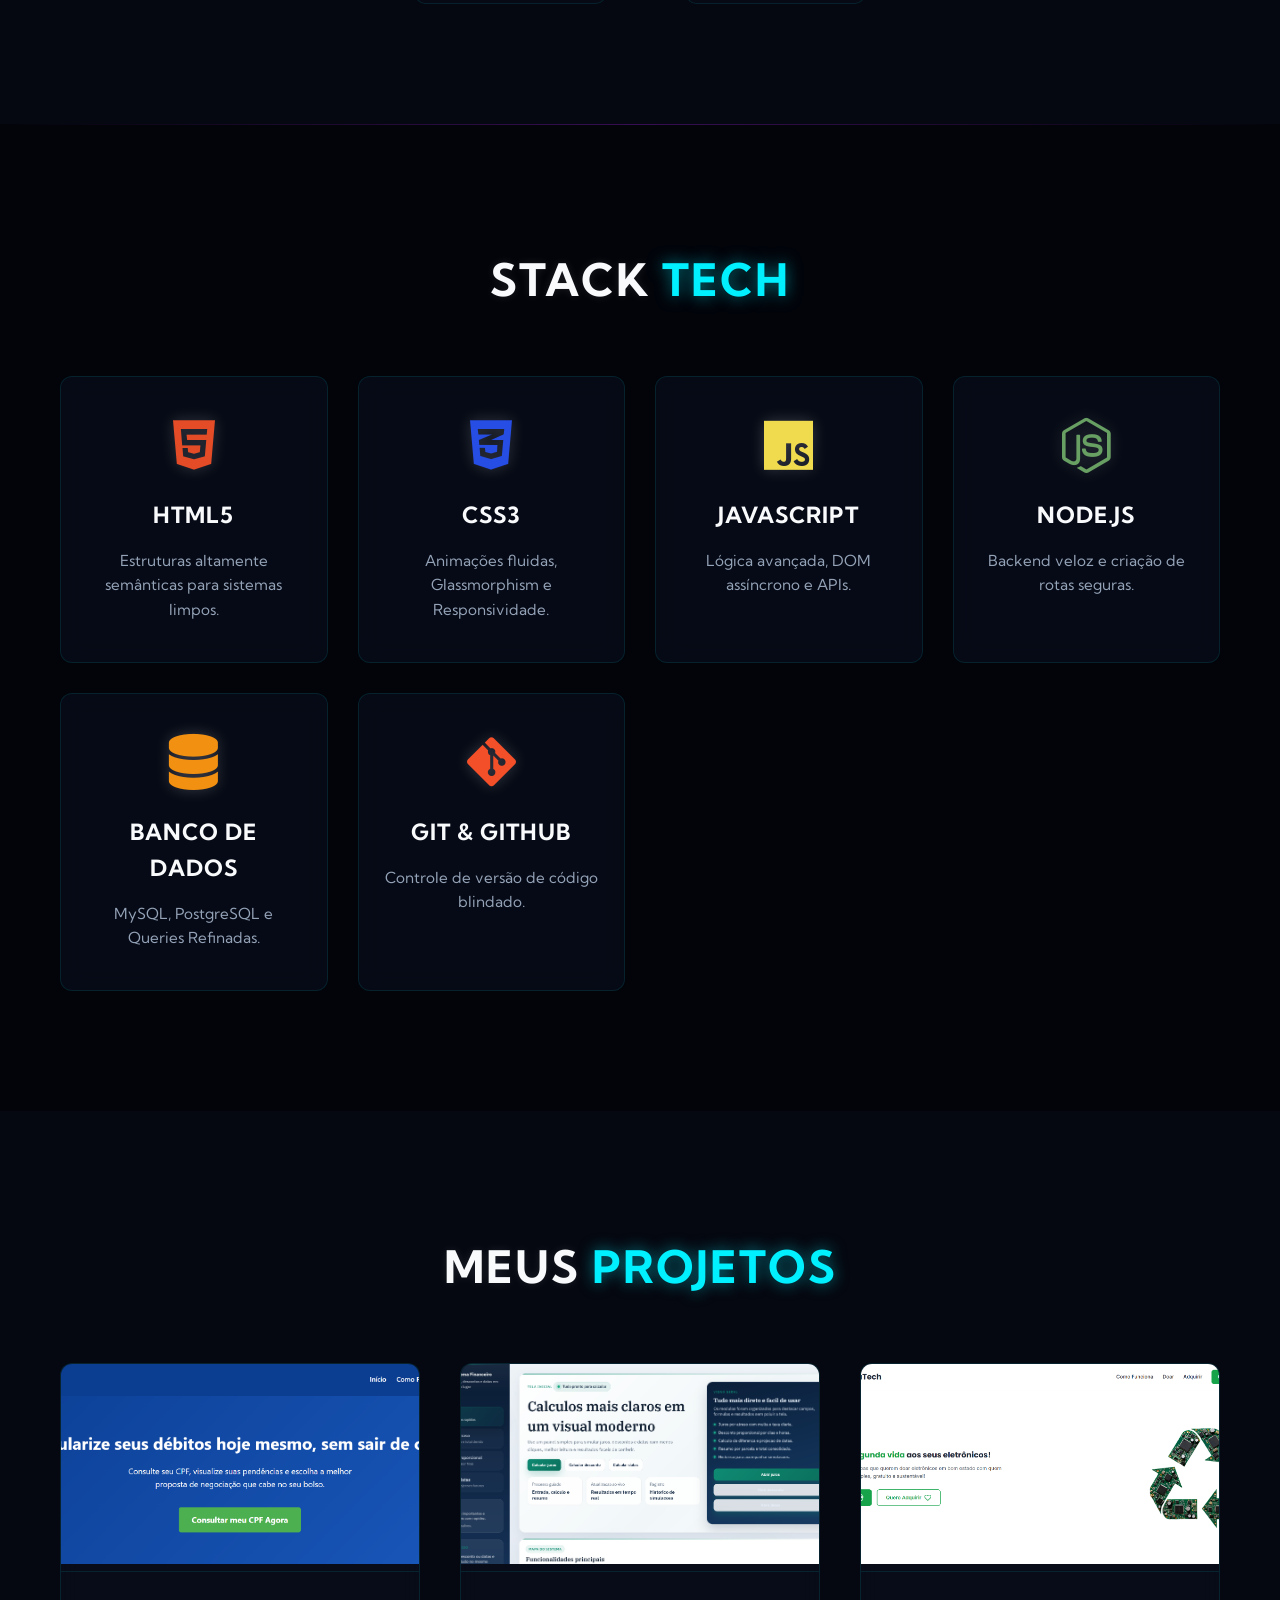
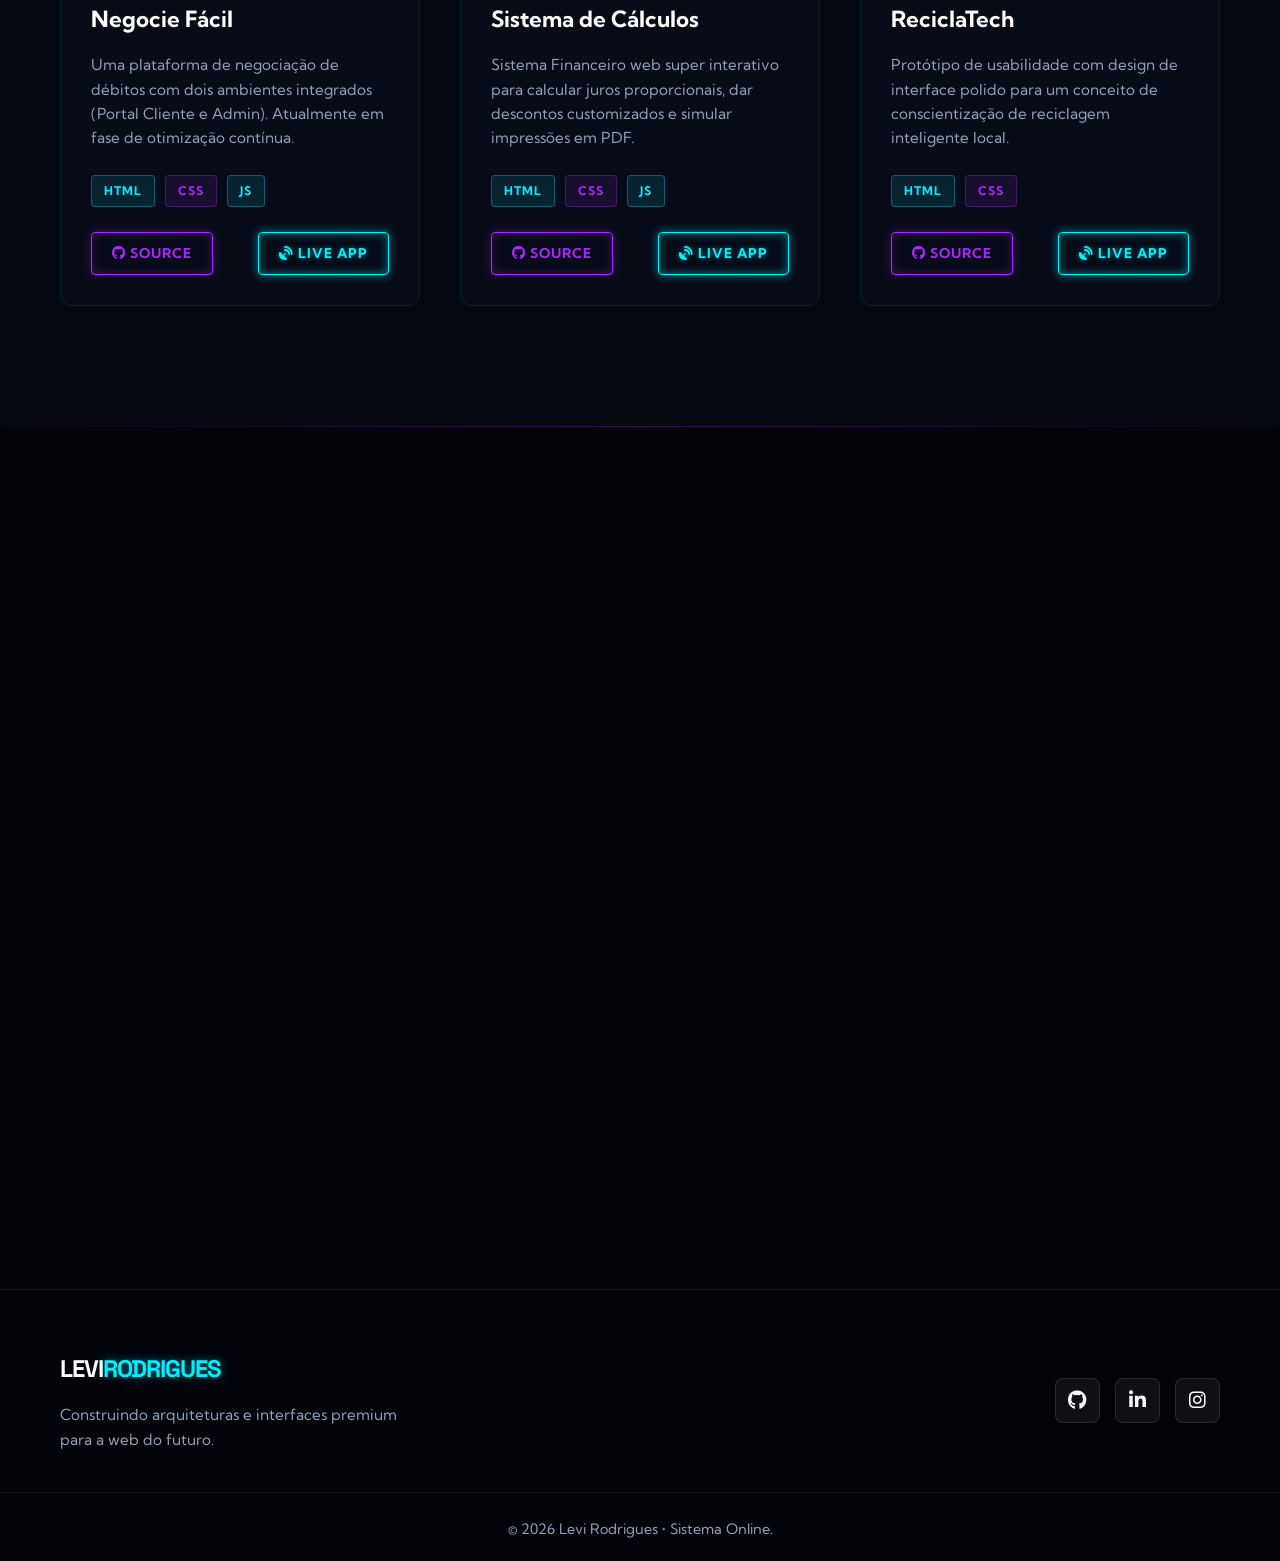
==== commit 4c31a7ae: "refactor: update hero section with new assets, animations, and refined content styling" ====
--- a/index.html
+++ b/index.html
@@ -1,98 +1,76 @@
 <!DOCTYPE html>
-<!-- 
-  A tag <html> é a raiz (a base) de toda a página.
-  O atributo lang="pt-BR" avisa aos navegadores e buscadores (como o Google) que o idioma do site é Português do Brasil.
--->
 <html lang="pt-BR">
 <head>
-    <!-- O <head> é a "cabeça" da página. Aqui ficam as configurações invisíveis para o usuário, mas essenciais para o navegador. -->
-    
-    <!-- charset="UTF-8" garante que os acentos (ç, ã, é) apareçam corretamente na tela. -->
     <meta charset="UTF-8">
-    
-    <!-- Esta linha é o segredo para o site funcionar bem no celular (responsividade). Ela manda o site se adaptar à largura da tela. -->
     <meta name="viewport" content="width=device-width, initial-scale=1.0">
-    
-    <!-- O <title> é o nome que aparece na aba do navegador. -->
     <title>Meu Portfólio | Desenvolvedor Full Stack</title>
     
-    <!-- Aqui conectamos nosso arquivo de estilos (design, cores, fontes) criado separadamente (styles.css) -->
     <link rel="stylesheet" href="styles.css">
     
-    <!-- Importando fontes modernas do Google Fonts (Kumbh Sans) para deixar o texto mais elegante que o padrão. -->
+    <!-- Fontes modernas Google Fonts (Kumbh Sans e Space Grotesk) -->
     <link rel="preconnect" href="https://fonts.googleapis.com">
     <link rel="preconnect" href="https://fonts.gstatic.com" crossorigin>
-    <link href="https://fonts.googleapis.com/css2?family=Kumbh+Sans:wght@400;600;700&display=swap" rel="stylesheet">
+    <link href="https://fonts.googleapis.com/css2?family=Kumbh+Sans:wght@400;600;700&family=Space+Grotesk:wght@500;700&display=swap" rel="stylesheet">
     
-    <!-- Importando ícones gratuitos da biblioteca FontAwesome -->
     <link rel="stylesheet" href="https://cdnjs.cloudflare.com/ajax/libs/font-awesome/6.4.0/css/all.min.css">
 </head>
 <body>
-    <!-- O <body> é o "corpo" da página. Tudo o que os usuários realmente enxergam na tela fica aqui dentro. -->
 
     <!-- ============================= -->
     <!-- CABEÇALHO (HEADER) E MENU     -->
     <!-- ============================= -->
     <header class="header">
         <div class="container nav-container">
-            <!-- A logo (que aqui é só seu nome) que fica no canto superior esquerdo -->
             <a href="#" class="logo">LEVI <span>RODRIGUES</span></a>
             
-            <!-- Botão "Hambúrguer" que só aparece no celular para abrir o menu -->
             <button class="mobile-menu-btn" aria-label="Abrir Menu">
                 <i class="fas fa-bars"></i>
             </button>
             
-            <!-- A <nav> (Navegação) guarda a lista de links do site -->
             <nav class="nav-menu">
                 <ul class="nav-list">
-                    <!-- Cada <li> é um item da lista do menu. A tag <a> cria um link conectando a outra parte da página usando o 'id' (#) -->
                     <li><a href="#inicio" class="nav-link">Início</a></li>
                     <li><a href="#sobre" class="nav-link">Sobre Mim</a></li>
                     <li><a href="#habilidades" class="nav-link">Habilidades</a></li>
                     <li><a href="#projetos" class="nav-link">Projetos</a></li>
-                    <li><a href="#contato" class="nav-link btn-primary">Fale Comigo</a></li>
+                    <li><a href="#contato" class="btn btn-primary btn-sm">Fale Comigo</a></li>
                 </ul>
             </nav>
         </div>
     </header>
 
-    <!-- O <main> guarda o conteúdo "principal" do site -->
     <main>
         <!-- ============================= -->
         <!-- SEÇÃO INÍCIO (HERO SECTION)   -->
         <!-- ============================= -->
-        <!-- O 'id="inicio"' é o alvo para onde a tela vai deslizar quando alguém clicar no menu "Início" -->
         <section id="inicio" class="hero-section">
             <div class="container hero-container">
-                <div class="hero-content">
-                    <!-- <h1> é o Título principal e mais importante da página (ajuda muito o Google a entender do que o site fala) -->
-                    <h1><span class="highlight">Olá!</span><br>Sou Desenvolvedor Full Stack.</h1>
-                    
-                    <!-- <p> é usado para escrever parágrafos comuns de texto -->
-                    <p>Apaixonado por criar soluções web inovadoras, do layout até o banco de dados. Estou no início da minha carreira, com muita vontade de aprender e construir tecnologias incríveis.</p>
+                <div class="hero-content reveal">
+                    <h1><span class="highlight">Sistema Iniciado.</span>Sou <span class="typing" id="typing-text">Desenvolvedor Full Stack_</span></h1>
+                    
+                    <p>Apaixonado por criar soluções web inovadoras, do layout ao banco de dados. Utilizo as melhores práticas do mercado para construir tecnologias rápidas, responsivas e visualmente incríveis.</p>
                     
                     <div class="hero-buttons">
-                        <!-- Botões que levam a outras seções da própria página ou arquivos externos -->
-                        <a href="#projetos" class="btn btn-primary">Ver Meus Projetos</a>
+                        <a href="#projetos" class="btn btn-primary">Ver Projetos <i class="fas fa-code"></i></a>
                         <a href="assets/curriculo.pdf" target="_blank" class="btn btn-secondary">
-                            <i class="fas fa-download"></i> Baixar Currículo
+                            <i class="fas fa-download"></i> Download CV
                         </a>
                     </div>
                     
-                    <!-- Links rápidos para redes sociais logo de cara -->
                     <div class="social-links">
-                        <!-- 'target="_blank"' faz o link abrir em uma aba nova, para a pessoa não sair do seu site -->
                         <a href="https://github.com/Jander-Levi" target="_blank" aria-label="GitHub"><i class="fab fa-github"></i></a>
                         <a href="https://linkedin.com/in/jander-levi-rodrigues-costa-196402261/" target="_blank" aria-label="LinkedIn"><i class="fab fa-linkedin-in"></i></a>
                     </div>
                 </div>
                 
-                <div class="hero-image-box">
-                    <!-- Imagem principal de capa. O atributo 'alt' descreve a imagem para deficientes visuais lerem a tela (acessibilidade). -->
+                <div class="hero-image-box reveal">
+                    <!-- Avatares Flutuantes com Efeito Tech -->
+                    <img src="img/floating_avatar_1.png" alt="Tech icon" class="floating-avatar float-1">
+                    <img src="img/floating_avatar_2.png" alt="Code icon" class="floating-avatar float-2">
+                    
                     <div class="image-wrapper">
-                        <!-- Substitua 'assets/perfil.jpg' pelo caminho da sua foto no futuro! -->
-                        <img src="img/foto de perfil.jpeg" alt="Sua Foto de Perfil" class="hero-img">
+                        <!-- Imagem Principal Tech -->
+                        <img src="img/avatar_principal.png" alt="Sua Foto de Perfil 3D" class="hero-img">
                     </div>
                 </div>
             </div>
@@ -102,24 +80,22 @@
         <!-- SEÇÃO SOBRE MIM               -->
         <!-- ============================= -->
         <section id="sobre" class="about-section">
-            <div class="container">
-                <!-- <h2> é o Título secundário (usado para títulos de seções) -->
+            <div class="container reveal">
                 <h2 class="section-title">Sobre <span>Mim</span></h2>
                 
                 <div class="about-content">
                     <p class="about-text">
-                        Comecei minha jornada na programação movido pela curiosidade de entender como a web funciona. Como um <strong>Desenvolvedor Full Stack Júnior</strong>, meu foco é escrever código limpo, organizado (como todo este portfólio!) e que resolva problemas do mundo real.
+                        Comecei minha jornada na programação movido pela curiosidade de entender como a web e grandes sistemas funcionam por baixo dos panos. Como <strong>Desenvolvedor Full Stack Júnior</strong>, meu foco absoluto é escrever código limpo, arquiteturar excelentes lógicas de negócio e providenciar interfaces <strong>Premium</strong>.
                         <br><br>
-                        Gosto de trabalhar tanto com o que o usuário vê (Frontend: HTML, CSS, JavaScript) quanto com o motor e regras de negócio que funcionam nos bastidores (Backend: Node.js, Bancos de Dados). Acredito que aprender é um processo contínuo e estou sempre buscando um novo desafio.
+                        Trabalho com agilidade tanto no Frontend (animações, design responsivo, estabilidade do usuário) quanto no Backend (Node, Bancos de Dados Relacionais). Estou em constante evolução, desbravando novas techs diáriamente!
                     </p>
                     
-                    <!-- Estatísticas rápidas para impressionar o visitante -->
                     <div class="about-stats">
-                        <div class="stat-box">
+                        <div class="stat-box reveal">
                             <span class="stat-number">+3</span>
                             <span class="stat-label">Projetos Feitos</span>
                         </div>
-                        <div class="stat-box">
+                        <div class="stat-box reveal">
                             <span class="stat-number">100%</span>
                             <span class="stat-label">Dedicação</span>
                         </div>
@@ -133,44 +109,43 @@
         <!-- ============================= -->
         <section id="habilidades" class="skills-section bg-darker">
             <div class="container">
-                <h2 class="section-title">Minhas <span>Habilidades</span></h2>
+                <h2 class="section-title reveal">Stack <span>Tech</span></h2>
                 
                 <div class="skills-grid">
-                    <!-- Nós criamos pequenos 'cards' (cartões) para cada habilidade -->
-                    <div class="skill-card">
+                    <div class="skill-card reveal">
                         <i class="fab fa-html5 skill-icon" style="color: #e34c26;"></i>
                         <h3>HTML5</h3>
-                        <p>Estruturação semântica de páginas web.</p>
-                    </div>
-                    
-                    <div class="skill-card">
+                        <p>Estruturas altamente semânticas para sistemas limpos.</p>
+                    </div>
+                    
+                    <div class="skill-card reveal">
                         <i class="fab fa-css3-alt skill-icon" style="color: #264de4;"></i>
                         <h3>CSS3</h3>
-                        <p>Estilização moderna com Flexbox e responsividade.</p>
-                    </div>
-                    
-                    <div class="skill-card">
+                        <p>Animações fluidas, Glassmorphism e Responsividade.</p>
+                    </div>
+                    
+                    <div class="skill-card reveal">
                         <i class="fab fa-js skill-icon" style="color: #f0db4f;"></i>
                         <h3>JavaScript</h3>
-                        <p>Lógica de programação e dinamismo no Frontend.</p>
-                    </div>
-                    
-                    <div class="skill-card">
+                        <p>Lógica avançada, DOM assíncrono e APIs.</p>
+                    </div>
+                    
+                    <div class="skill-card reveal">
                         <i class="fab fa-node-js skill-icon" style="color: #68a063;"></i>
                         <h3>Node.js</h3>
-                        <p>Desenvolvimento Backend e criação de APIs.</p>
-                    </div>
-                    
-                    <div class="skill-card">
+                        <p>Backend veloz e criação de rotas seguras.</p>
+                    </div>
+                    
+                    <div class="skill-card reveal">
                         <i class="fas fa-database skill-icon" style="color: #f29111;"></i>
                         <h3>Banco de Dados</h3>
-                        <p>Criação e consulta SQL (MySQL / PostgreSQL).</p>
-                    </div>
-                    
-                    <div class="skill-card">
+                        <p>MySQL, PostgreSQL e Queries Refinadas.</p>
+                    </div>
+                    
+                    <div class="skill-card reveal">
                         <i class="fab fa-git-alt skill-icon" style="color: #f34f29;"></i>
                         <h3>Git & GitHub</h3>
-                        <p>Controle de versão de código em equipe.</p>
+                        <p>Controle de versão de código blindado.</p>
                     </div>
                 </div>
             </div>
@@ -181,25 +156,18 @@
         <!-- ============================= -->
         <section id="projetos" class="projects-section">
             <div class="container">
-                <h2 class="section-title">Meus <span>Projetos</span></h2>
+                <h2 class="section-title reveal">Meus <span>Projetos</span></h2>
                 
                 <div class="projects-grid">
-                    <!-- Cada projeto ganha um "Card" (cartão). Isso repete o mesmo padrão de classe CSS. -->
-                    
                     <!-- PROJETO 1 -->
-                    <div class="project-card">
+                    <div class="project-card reveal">
                         <div class="project-img-wrapper">
-                            <!-- Link para imagem ilustrativa do projeto -->
-                            <img src="img/negocie-facil.png" alt="Projeto Pessoal 1" class="project-img">
+                            <img src="img/negocie-facil.png" alt="Sistema Negocie Fácil" class="project-img">
                         </div>
                         <div class="project-info">
                             <h3>Negocie Fácil</h3>
-                            <p>Uma plataforma de negociação de débitos composta por dois ambientes integrados:<br> 
-                            Portal do Cliente (público)<br>
-                            Portal do Administrador (área restrita)<br>
-                        <strong>Em fase de desenvolvimento</strong></p>
+                            <p>Uma plataforma de negociação de débitos com dois ambientes integrados (Portal Cliente e Admin). Atualmente em fase de otimização contínua.</p>
                             
-                            <!-- Tags menores indicando tecnologia -->
                             <div class="project-tags">
                                 <span class="tag">HTML</span>
                                 <span class="tag">CSS</span>
@@ -207,47 +175,47 @@
                             </div>
                             
                             <div class="project-links">
-                                <a href="https://github.com/Jander-Levi/Sistema-Negocie-Facil" target="_blank" class="btn btn-sm btn-outline"><i class="fab fa-github"></i> Código</a>
-                                <a href="https://www.g2gnegocie.servicecorp.tech/" target="_blank" class="btn btn-sm btn-primary"><i class="fas fa-external-link-alt"></i> Ver Demo</a>
+                                <a href="https://github.com/Jander-Levi/Sistema-Negocie-Facil" target="_blank" class="btn btn-sm btn-secondary"><i class="fab fa-github"></i> Source</a>
+                                <a href="https://www.g2gnegocie.servicecorp.tech/" target="_blank" class="btn btn-sm btn-primary"><i class="fas fa-satellite-dish"></i> Live App</a>
                             </div>
                         </div>
                     </div>
 
                     <!-- PROJETO 2 -->
-                    <div class="project-card">
+                    <div class="project-card reveal">
                         <div class="project-img-wrapper">
-                            <img src="img/sistema financeiro.png" alt="Projeto Pessoal 2" class="project-img">
+                            <img src="img/sistema financeiro.png" alt="Sistema Empresarial" class="project-img">
                         </div>
                         <div class="project-info">
-                            <h3>Sistema de Calculos Empresarial</h3>
-                            <p>Criei um Sistema Financeiro web (HTML, CSS e JavaScript) para calcular juros por atraso , descontos proporcionais e intervalos/projeções de dados , com histórico de simulações e geração de nota em PDF/impressão.</p>
+                            <h3>Sistema de Cálculos</h3>
+                            <p>Sistema Financeiro web super interativo para calcular juros proporcionais, dar descontos customizados e simular impressões em PDF.</p>
                             <div class="project-tags">
                                 <span class="tag">HTML</span>
                                 <span class="tag">CSS</span>
                                 <span class="tag">JS</span>
                             </div>
                             <div class="project-links">
-                                <a href="https://github.com/Jander-Levi/Sistema-de-calculos" target="_blank" class="btn btn-sm btn-outline"><i class="fab fa-github"></i> Código</a>
-                                <a href="https://www.juros.systemcodex.com.br/" target="_blank" class="btn btn-sm btn-primary"><i class="fas fa-external-link-alt"></i> Ver Demo</a>
+                                <a href="https://github.com/Jander-Levi/Sistema-de-calculos" target="_blank" class="btn btn-sm btn-secondary"><i class="fab fa-github"></i> Source</a>
+                                <a href="https://www.juros.systemcodex.com.br/" target="_blank" class="btn btn-sm btn-primary"><i class="fas fa-satellite-dish"></i> Live App</a>
                             </div>
                         </div>
                     </div>
                     
                     <!-- PROJETO 3 -->
-                    <div class="project-card">
+                    <div class="project-card reveal">
                         <div class="project-img-wrapper">
-                            <img src="img/ReciclaTech.png" alt="Projeto Pessoal 3" class="project-img">
+                            <img src="img/ReciclaTech.png" alt="ReciclaTech" class="project-img">
                         </div>
                         <div class="project-info">
                             <h3>ReciclaTech</h3>
-                            <p>Protótipo científico para prática de design de interface e usabilidade, desenvolvido como parte de um estudo/conceito de sistema de reciclagem inteligente.</p>
+                            <p>Protótipo de usabilidade com design de interface polido para um conceito de conscientização de reciclagem inteligente local.</p>
                             <div class="project-tags">
                                 <span class="tag">HTML</span>
                                 <span class="tag">CSS</span>
                             </div>
                             <div class="project-links">
-                                <a href="https://github.com/Jander-Levi/ReciclaTech" target="_blank" class="btn btn-sm btn-outline"><i class="fab fa-github"></i> Código</a>
-                                <a href="https://www.reciclatech.systemcodex.com.br/" target="_blank" class="btn btn-sm btn-primary"><i class="fas fa-external-link-alt"></i> Ver Demo</a>
+                                <a href="https://github.com/Jander-Levi/ReciclaTech" target="_blank" class="btn btn-sm btn-secondary"><i class="fab fa-github"></i> Source</a>
+                                <a href="https://www.reciclatech.systemcodex.com.br/" target="_blank" class="btn btn-sm btn-primary"><i class="fas fa-satellite-dish"></i> Live App</a>
                             </div>
                         </div>
                     </div>
@@ -260,46 +228,42 @@
         <!-- SEÇÃO CONTATO                 -->
         <!-- ============================= -->
         <section id="contato" class="contact-section bg-darker">
-            <div class="container">
-                <h2 class="section-title">Fale <span>Comigo</span></h2>
+            <div class="container reveal">
+                <h2 class="section-title">Contato <span>Hub</span></h2>
                 
                 <div class="contact-content">
-                    <!-- O formulário onde as pessoas enviam mensagens. Aqui ele não enviará pro servidor de verdade, usaremos o JS para criar um alerta simulando o envio. -->
-                    <form id="form-contato" class="contact-form">
+                    <form id="form-contato" class="contact-form reveal">
                         <div class="form-group">
-                            <label for="nome">Nome Completo</label>
-                            <!-- required="true" força a pessoa a preencher antes de enviar o botão -->
-                            <input type="text" id="nome" name="nome" placeholder="John Doe" required>
+                            <label for="nome">Nome / Empresa</label>
+                            <input type="text" id="nome" name="nome" placeholder="Seu nome" required>
                         </div>
                         
                         <div class="form-group">
-                            <label for="email">E-mail</label>
-                            <input type="email" id="email" name="email" placeholder="email@exemplo.com" required>
+                            <label for="email">Canal de Contato</label>
+                            <input type="email" id="email" name="email" placeholder="seu-email@dominio.com" required>
                         </div>
                         
                         <div class="form-group">
-                            <label for="mensagem">Mensagem</label>
-                            <textarea id="mensagem" name="mensagem" rows="5" placeholder="Olá, gostei do seu perfil! Gostaria de conversar sobre uma oportunidade..." required></textarea>
+                            <label for="mensagem">Detalhes</label>
+                            <textarea id="mensagem" name="mensagem" rows="4" placeholder="Abra uma conexão de rede com minha base..." required></textarea>
                         </div>
                         
-                        <!-- Usamos type="submit" no botão. Ele avisa o navegador que este é o botão oficial de "enviar o formulário". -->
-                        <button type="submit" class="btn btn-primary w-100">Enviar Mensagem <i class="fas fa-paper-plane"></i></button>
+                        <button type="submit" class="btn btn-primary w-100">Transmitir Dados <i class="fas fa-paper-plane"></i></button>
                     </form>
                     
-                    <!-- Informações de contato alternativas -->
                     <div class="contact-info">
-                        <div class="info-item">
+                        <div class="info-item reveal">
                             <i class="fas fa-envelope"></i>
                             <div>
                                 <h4>E-mail</h4>
                                 <p>janderlevih@gmail.com</p>
                             </div>
                         </div>
-                        <div class="info-item">
-                            <i class="fas fa-map-marker-alt"></i>
+                        <div class="info-item reveal">
+                            <i class="fas fa-satellite"></i>
                             <div>
                                 <h4>Localização</h4>
-                                <p>Brasil (Remoto)</p>
+                                <p>Servidor do Brasil (Remoto)</p>
                             </div>
                         </div>
                     </div>
@@ -314,26 +278,21 @@
     <footer class="footer">
         <div class="container footer-content">
             <div class="footer-logo">
-                <a href="#inicio">Levi<span>Rodrigues</span></a>
-                <p>Construindo soluções web de ponta a ponta.</p>
+                <a href="#inicio" class="logo" style="font-size:1.5rem">LEVI<span>RODRIGUES</span></a>
+                <p>Construindo arquiteturas e interfaces premium para a web do futuro.</p>
             </div>
             
             <div class="footer-social">
-                <!-- Redes sociais e botões no fim da página para quem já leu até o final -->
                 <a href="https://github.com/Jander-Levi"><i class="fab fa-github"></i></a>
                 <a href="https://www.linkedin.com/in/jander-levi-rodrigues-costa-196402261/"><i class="fab fa-linkedin-in"></i></a>
                 <a href="https://www.instagram.com/levih_rodrigues/"><i class="fab fa-instagram"></i></a>
             </div>
         </div>
         <div class="footer-bottom">
-            <!-- Puxando o ano real via JavaScript seria legal, mas deixamos fixo como base -->
-            <p>&copy; <span id="ano-atual">2026</span> Levi Rodrigues!</p>
+            <p>&copy; <span id="ano-atual">2026</span> Levi Rodrigues • Sistema Online.</p>
         </div>
     </footer>
 
-    <!-- Importamos o JavaScript bem no final do código HTML (logo antes do fechamento do <body>). 
-         Motivo: Garantimos que o navegador já carregou e "desenhou" todo o seu site HTML antes de rodar 
-         o código JS, evitando erros onde o JS não acha o elemento na tela. -->
     <script src="script.js"></script>
 </body>
 </html>
--- a/styles.css
+++ b/styles.css
@@ -1,143 +1,190 @@
 /* ==========================================================================
-   ARQUIVO CSS (Folha de Estilos)
-   Aqui nós controlamos as cores, tamanhos, espaços e animações do site.
-   Pense no HTML como a "estrutura da casa" (paredes) e no CSS como a 
-   "pintura e decoração".
+   ARQUIVO CSS (Folha de Estilos) - TEMA TECH & CYBER
    ========================================================================== */
 
 /* 1. IMPORTAÇÃO E VARIÁVEIS ============================================== */
-/* ":root" é a raiz do CSS. Criamos 'variáveis' aqui que podem ser 
-   reaproveitadas. Se você quiser mudar a cor principal do site no futuro, 
-   é só mudar AQUI! */
 :root {
-  /* Cores Principais - Tema Escuro Moderno */
-  --bg-primary: #0f172a;   /* Cor de fundo principal escuro (Azul Noturno) */
-  --bg-secondary: #1e293b; /* Cor para caixas ou seções alternadas */
-  --bg-darker: #020617;    /* Fundo mais escuro ainda para dar contraste */
+  /* Cores Principais - Tema Cyber Escuro */
+  --bg-primary: #050810;   /* Fundo super escuro */
+  --bg-secondary: rgba(15, 23, 42, 0.4); 
+  --bg-darker: #02040a;    
   
-  --text-main: #f8fafc;    /* Cor da fonte principal (Branco quase puro) */
-  --text-muted: #94a3b8;   /* Cor de textos descritivos (Cinza clarinho) */
+  --text-main: #f8fafc;    
+  --text-muted: #94a3b8;   
   
-  /* Cor Destaque - Esse é o toque "vibrante" do site */
-  --accent: #3b82f6;       /* Azul elétrico */
-  --accent-hover: #2563eb; /* Azul um pouquinho mais escuro pra quando passar o mouse */
-
-  /* Alturas e Espaços Padrões */
-  --header-height: 80px;   /* Altura do menu lá no topo */
-  --transition: all 0.3s ease; /* Animação suave para hover de botões (Dura 0.3 segundos) */
-}
-
-/* 2. RESET GERAL ========================================================== */
-/* Este asterisco (*) pega TODOS os elementos da página e retira as bordas e 
-   espaços (padding/margin) que os navegadores costumam colocar como "padrão". */
+  /* Cores Neon / Tech */
+  --accent: #00f0ff;       /* Ciano Neon */
+  --accent-hover: #00c3ff; 
+  --accent-glow: rgba(0, 240, 255, 0.5);
+
+  --secondary-accent: #b026ff; /* Roxo Cyber */
+  --secondary-glow: rgba(176, 38, 255, 0.3);
+
+  --header-height: 80px;   
+  --transition: all 0.3s cubic-bezier(0.4, 0, 0.2, 1); 
+}
+
+/* 2. RESET GERAL E ANIMAÇÕES BASE ======================================== */
 * {
   margin: 0;
   padding: 0;
-  box-sizing: border-box; /* Garante que a borda não aumente o tamanho verdadeiro da caixa */
-}
-
-/* Scroll suave (o rolar da tela ao clicar em links fica devagar e não "teleporta") */
+  box-sizing: border-box;
+}
+
 html {
   scroll-behavior: smooth;
 }
 
-/* O corpo da página pega as fontes que importamos no HTML e pinta o fundo */
 body {
   font-family: 'Kumbh Sans', sans-serif;
   background-color: var(--bg-primary);
   color: var(--text-main);
-  line-height: 1.6; /* Espaçamento de 1 e meio entre as linhas do texto. Bom pra leitura! */
-  overflow-x: hidden; /* Esconde rolagem horizontal (barra em baixo) para não desconfigurar site no celular */
-}
-
-/* Tira o sublinhado dos links e a cor roxa/azul padrão e as "bolinhas" das listas <ul> */
+  line-height: 1.6;
+  overflow-x: hidden;
+  position: relative;
+}
+
+/* Fundo Estilo Grade/Grid Tecnológico Funcional */
+body::before {
+  content: "";
+  position: fixed;
+  top: 0; left: 0; width: 100vw; height: 100vh;
+  background-image: 
+    linear-gradient(rgba(0, 240, 255, 0.03) 1px, transparent 1px),
+    linear-gradient(90deg, rgba(0, 240, 255, 0.03) 1px, transparent 1px);
+  background-size: 40px 40px;
+  z-index: -1;
+  pointer-events: none;
+}
+
 a {
   text-decoration: none;
-  color: inherit; /* 'herdar' a cor do elemento pai */
-}
-ul {
-  list-style: none; /* Remove aquelas bolinhas de listas não ordenadas */
-}
+  color: inherit;
+}
+ul { list-style: none; }
 img {
-  max-width: 100%;  /* Nenhuma imagem será maior que o espaço dela */
+  max-width: 100%;
   height: auto;
 }
 
 /* 3. CLASSES UTILITÁRIAS ================================================= */
-/* Essas classes genéricas podem ser usadas em vários lugares do HTML */
-
-/* '.container' centraliza as seções da página na tela. Não deixa encostar muito nos lados. */
 .container {
   max-width: 1200px;
-  margin: 0 auto;  /* Centralizar. 0 em cima e embaixo, auto nas laterais. */
-  padding: 0 20px; /* Um "respiro" nas laterais no celular */
-}
-
-/* Título de cada seção (Sobre Mim, Minhas Habilidades...) */
+  margin: 0 auto;
+  padding: 0 20px;
+}
+
 .section-title {
   text-align: center;
-  font-size: 2.5rem;   /* Rem é uma unidade baseada no tamanho da fonte raiz (grandão) */
-  margin-bottom: 50px; /* Margem pra baixo para afastar o texto do título */
+  font-size: 2.8rem;
+  margin-bottom: 60px;
   color: var(--text-main);
-}
-/* A tag <span> (no HTML) dentro dos títulos nós pintamos com a cor de destaque (Azul) */
+  text-transform: uppercase;
+  letter-spacing: 2px;
+  text-shadow: 0 0 10px rgba(255, 255, 255, 0.1);
+}
 .section-title span {
   color: var(--accent);
-}
-
-/* 'bg-darker' muda apenas a cor do fundo daquela seção para quebrar o padrão. */
+  text-shadow: 0 0 15px var(--accent-glow);
+}
+
 .bg-darker {
   background-color: var(--bg-darker);
-}
-
-/* Botão Padrão (Uma cápsula arredondada e bonita) */
+  position: relative;
+}
+/* Sutil borda roxa no topo e fundo de seções escuras */
+.bg-darker::before {
+  content: "";
+  position: absolute; top: 0; left: 0; right: 0; height: 1px;
+  background: linear-gradient(90deg, transparent, var(--secondary-glow), transparent);
+}
+
+/* Efeito Typing =============================== */
+.type-wrap { display: inline-block; }
+.typing {
+  border-right: 3px solid var(--accent);
+  white-space: nowrap;
+  animation: blink 0.8s step-end infinite;
+}
+@keyframes blink { 50% { border-color: transparent; } }
+
+/* Efeito Revelação Scroll ===================== */
+.reveal {
+  opacity: 0;
+  transform: translateY(40px);
+  transition: all 0.8s ease-out;
+}
+.reveal.active {
+  opacity: 1;
+  transform: translateY(0);
+}
+
+/* Botões Cyberpunk ============================ */
 .btn {
-  display: inline-block; /* Fica em linha, mas aceita padding (preenchimento dentro dele) */
-  padding: 12px 28px;
-  border-radius: 30px; /* Arredondar os cantos do botão */
-  font-weight: 600;    /* Negrito */
-  cursor: pointer;     /* Faz o mouse virar uma 'mãozinha' */
-  transition: var(--transition); /* Puxa aquela animação de 0.3 segundos da variável */
+  display: inline-block;
+  padding: 12px 30px;
+  border-radius: 4px; /* Mais quadrado pra visual tech */
+  font-weight: 700;
+  cursor: pointer;
+  transition: var(--transition);
   border: none;
   text-align: center;
-}
-/* Botão Principal: Azul com fonte branca */
+  text-transform: uppercase;
+  letter-spacing: 1px;
+  position: relative;
+  overflow: hidden;
+}
+.btn::before { /* Efeito de brilho passando no botão */
+  content: ""; position: absolute; top: 0; left: -100%; width: 100%; height: 100%;
+  background: linear-gradient(90deg, transparent, rgba(255,255,255,0.2), transparent);
+  transition: all 0.5s;
+}
+.btn:hover::before { left: 100%; }
+
 .btn-primary {
+  background-color: transparent;
+  color: var(--accent);
+  border: 1px solid var(--accent);
+  box-shadow: 0 0 10px var(--accent-glow), inset 0 0 10px var(--accent-glow);
+  text-shadow: 0 0 5px var(--accent-glow);
+}
+.btn-primary:hover {
   background-color: var(--accent);
-  color: white;
-  box-shadow: 0 4px 15px rgba(59, 130, 246, 0.4); /* Uma sombra azulada brilhante */
-}
-.btn-primary:hover {
-  background-color: var(--accent-hover);
-  transform: translateY(-3px); /* Ao passar o mouse (hover), ele "sobe" 3 pixels */
-}
-
-/* Botão Secundário: Transparente com contorno azul */
+  color: #000;
+  box-shadow: 0 0 20px var(--accent-glow), inset 0 0 20px var(--accent-glow);
+  text-shadow: none;
+}
+
 .btn-secondary {
   background-color: transparent;
-  color: var(--text-main);
-  border: 2px solid var(--text-muted);
+  color: var(--secondary-accent);
+  border: 1px solid var(--secondary-accent);
+  box-shadow: 0 0 10px var(--secondary-glow), inset 0 0 10px var(--secondary-glow);
 }
 .btn-secondary:hover {
-  border-color: var(--accent);
-  color: var(--accent);
+  background-color: var(--secondary-accent);
+  color: #fff;
+  box-shadow: 0 0 20px var(--secondary-glow), inset 0 0 20px var(--secondary-glow);
 }
 
 /* 4. CABEÇALHO (HEADER) ================================================== */
 .header {
   height: var(--header-height);
-  background-color: rgba(15, 23, 42, 0.9); /* Fundo com 90% de opacidade (vidro escuro) */
-  backdrop-filter: blur(10px); /* Esse é o efeito "vidro" da moda, borrando o que tá atrás */
-  position: fixed; /* O cabeçalho fica GRUDADO no topo, de modo que nunca some ao rolar a tela */
+  background-color: rgba(5, 8, 16, 0.7);
+  backdrop-filter: blur(12px);
+  -webkit-backdrop-filter: blur(12px);
+  position: fixed;
   top: 0; left: 0; width: 100%;
-  z-index: 1000;   /* Garante que o menu ficará *em cima* de todas as outras imagens da página */
-  border-bottom: 1px solid rgba(255, 255, 255, 0.05); /* Uma linhazinha fina brilhante embaixo */
+  z-index: 1000;
+  border-bottom: 1px solid rgba(0, 240, 255, 0.1);
+  box-shadow: 0 4px 30px rgba(0, 0, 0, 0.5);
+  transition: var(--transition);
 }
 
 .nav-container {
-  display: flex; /* O Flexbox joga os itens um ao lado do outro */
-  justify-content: space-between; /* Afasta "a logo pra esquerda" e "o menu pra direita" */
-  align-items: center; /* Centraliza no meio verticalmente */
+  display: flex;
+  justify-content: space-between;
+  align-items: center;
   height: 100%;
 }
 
@@ -145,399 +192,315 @@
   font-size: 1.8rem;
   font-weight: 700;
   letter-spacing: -1px;
+  font-family: 'Space Grotesk', 'Kumbh Sans', sans-serif;
+  text-transform: uppercase;
+  color: #fff;
 }
 .logo span {
-  color: var(--accent); /* Parte do Logo fica azul */
-}
-
-/* O Menu invisível no começo no celular, mas lado-a-lado no PC */
-.nav-list {
-  display: flex;
-  gap: 30px; /* Distância de 30 pixels entre os botões do menu */
-}
+  color: var(--accent);
+  text-shadow: 0 0 10px var(--accent-glow);
+}
+
+.nav-list { display: flex; gap: 30px; }
 .nav-link {
   font-weight: 600;
-  font-size: 1rem;
+  font-size: 0.95rem;
+  text-transform: uppercase;
+  letter-spacing: 1px;
   transition: color 0.3s;
-}
-/* Quando passo o mouse nos links (Home, Sobre) eles ficam azuis, exceto se for botão */
-.nav-link:not(.btn-primary):hover {
-  color: var(--accent);
-}
-
-/* O botão de "hambúrguer" pra abrir o menu no celular é escondido no Desktop */
+  position: relative;
+}
+.nav-link:not(.btn-primary)::after {
+  content: ""; position: absolute; width: 0%; height: 2px;
+  bottom: -4px; left: 0; background-color: var(--accent);
+  transition: width 0.3s ease; box-shadow: 0 0 8px var(--accent-glow);
+}
+.nav-link:not(.btn-primary):hover::after { width: 100%; }
+.nav-link:not(.btn-primary):hover { color: var(--text-main); text-shadow: 0 0 5px var(--text-main); }
+
 .mobile-menu-btn {
-  display: none;
-  background: none;
-  border: none;
-  color: white;
-  font-size: 1.5rem;
-  cursor: pointer;
+  display: none; background: none; border: none; color: var(--accent);
+  font-size: 1.5rem; cursor: pointer; text-shadow: 0 0 10px var(--accent-glow);
 }
 
 /* 5. INÍCIO (HERO SECTION) =============================================== */
 .hero-section {
-  padding-top: calc(var(--header-height) + 60px); /* Dá espaço da navegação grudenta lá do topo */
+  padding-top: calc(var(--header-height) + 60px);
   padding-bottom: 80px;
-  min-height: 100vh; /* Altura mínima de "100 Viewport Height" (100% da sua tela visível) */
-  display: flex;
-  align-items: center; /* Centraliza verticalmente o texto e a foto de capa */
+  min-height: 100vh;
+  display: flex; align-items: center;
 }
 .hero-container {
-  display: flex;
-  align-items: center;
-  justify-content: space-between;
-  gap: 40px;
-}
-.hero-content {
-  flex: 1; /* Ocupa 50% da área */
-}
-/* Destacando o "Olá" */
+  display: flex; align-items: center; justify-content: space-between; gap: 40px;
+}
+.hero-content { flex: 1; z-index: 2; }
 .highlight {
-  color: var(--accent);
-  font-size: 1.5rem;
-  font-weight: 600;
+  color: var(--secondary-accent);
+  text-shadow: 0 0 15px var(--secondary-glow);
+  font-size: 1.2rem;
+  font-weight: 700;
   text-transform: uppercase;
-  letter-spacing: 2px;
+  letter-spacing: 3px;
+  display: block; margin-bottom: 10px;
 }
 .hero-content h1 {
-  font-size: 3.5rem;
-  line-height: 1.2;
-  margin: 15px 0 25px 0;
+  font-size: 3.8rem;
+  line-height: 1.1;
+  margin: 0 0 25px 0;
 }
 .hero-content p {
   color: var(--text-muted);
-  font-size: 1.1rem;
-  margin-bottom: 30px;
-  max-width: 500px; /* O texto não será exageradamente largo para garantir legibilidade */
-}
-
-.hero-buttons {
-  display: flex;
-  gap: 15px; /* Distância entre os botões da Capa */
-  flex-wrap: wrap; /* Se não couber na mesma linha (ex: celular pequeno), ele joga o 2º botão pra baixo */
-}
-
-.social-links {
-  margin-top: 30px;
-  display: flex;
-  gap: 15px;
-}
+  font-size: 1.2rem;
+  margin-bottom: 40px;
+  max-width: 550px;
+  border-left: 2px solid var(--accent);
+  padding-left: 20px;
+}
+
+.hero-buttons { display: flex; gap: 20px; flex-wrap: wrap; }
+
+.social-links { margin-top: 40px; display: flex; gap: 15px; }
 .social-links a {
-  display: flex;
-  align-items: center;
-  justify-content: center;
-  width: 40px; height: 40px;
-  border-radius: 50%; /* Faz as caixinhas das redes sociais virarem 'círculos' */
-  background-color: var(--bg-secondary);
-  color: var(--text-main);
-  font-size: 1.2rem;
+  display: flex; align-items: center; justify-content: center;
+  width: 45px; height: 45px; border-radius: 8px; /* Quadrado arredondado tech */
+  background: rgba(10, 15, 30, 0.6);
+  border: 1px solid rgba(0, 240, 255, 0.2);
+  color: var(--accent); font-size: 1.3rem;
   transition: var(--transition);
+  backdrop-filter: blur(5px);
 }
 .social-links a:hover {
-  background-color: var(--accent); /* Fica azul e "pula" ao receber o mouse */
-  transform: translateY(-3px);
-}
-
+  background-color: var(--accent); color: #000;
+  box-shadow: 0 0 15px var(--accent-glow);
+  transform: translateY(-5px);
+}
+
+/* Efeito Avatar 3D do Hero */
 .hero-image-box {
-  flex: 1; /* A foto de perfil ocupa os outros 50% */
-  display: flex;
-  justify-content: center;
+  flex: 1; display: flex; justify-content: center; position: relative;
+}
+.hero-image-box::before { /* Brilho atrás da imagem */
+  content: ""; position: absolute; width: 300px; height: 300px;
+  background: var(--accent); top: 50%; left: 50%;
+  transform: translate(-50%, -50%);
+  filter: blur(150px); opacity: 0.15; border-radius: 50%; z-index: 0;
 }
 .image-wrapper {
-  position: relative; /* O Wrapper permite adicionar um efeito "atrás" da foto */
-  width: 350px;
-  height: 450px;
+  position: relative;
+  width: 380px; height: 480px;
   border-radius: 20px;
-  overflow: hidden; /* Corta as laterais de imagens que vazarem esse quadradão arredondado */
-  box-shadow: 0 20px 40px rgba(0,0,0,0.5); /* Sombreado */
-  border: 4px solid var(--bg-secondary);
+  clip-path: polygon(20% 0%, 100% 0, 100% 80%, 80% 100%, 0 100%, 0% 20%); /* Corte "Cyberpunk" nas quinas */
+  background: rgba(0, 240, 255, 0.05);
+  border: 2px solid rgba(0, 240, 255, 0.3);
+  box-shadow: 0 0 30px rgba(0, 240, 255, 0.2);
+  z-index: 1; padding: 5px;
 }
 .hero-img {
-  width: 100%;
-  height: 100%;
-  object-fit: cover; /* Faz a foto "encaixar" de forma esperta como o banner do YouTube ou Twitter, sem esticar feio a imagem. */
-}
+  width: 100%; height: 100%;
+  object-fit: cover;
+  clip-path: polygon(20% 0%, 100% 0, 100% 80%, 80% 100%, 0 100%, 0% 20%);
+}
+
+/* Avatares flutuantes (Decoração) */
+@keyframes float {
+  0% { transform: translateY(0px) rotate(0deg); }
+  50% { transform: translateY(-20px) rotate(5deg); }
+  100% { transform: translateY(0px) rotate(0deg); }
+}
+.floating-avatar {
+  position: absolute;
+  animation: float 6s ease-in-out infinite;
+  filter: drop-shadow(0 0 15px var(--accent-glow));
+  z-index: 3;
+}
+.float-1 { top: 10%; left: -30px; width: 90px; animation-delay: 0s; }
+.float-2 { bottom: 10%; right: -30px; width: 80px; animation-delay: -3s; animation-duration: 8s; }
 
 /* 6. SOBRE MIM =========================================================== */
 .about-section, .skills-section, .projects-section, .contact-section {
-  padding: 100px 0; /* Espaçamento grande em cima e embaixo, para distanciar as seções */
-}
-
+  padding: 120px 0;
+}
 .about-text {
-  color: var(--text-muted);
-  font-size: 1.1rem;
-  text-align: center;
-  max-width: 800px;
-  margin: 0 auto;
+  color: var(--text-muted); font-size: 1.15rem; text-align: center;
+  max-width: 800px; margin: 0 auto;
+}
+.about-text strong {
+  color: var(--text-main); text-shadow: 0 0 5px rgba(255,255,255,0.3);
 }
 .about-stats {
-  display: flex;
-  justify-content: center;
-  gap: 50px;
-  margin-top: 50px;
+  display: flex; justify-content: center; gap: 80px; margin-top: 60px;
 }
 .stat-box {
-  text-align: center;
+  text-align: center; padding: 20px;
+  background: rgba(10, 15, 30, 0.4);
+  border: 1px solid rgba(0, 240, 255, 0.1);
+  border-radius: 10px; backdrop-filter: blur(5px);
+  min-width: 160px;
 }
 .stat-number {
-  display: block;
-  font-size: 3rem;
-  font-weight: 700;
-  color: var(--accent);
+  display: block; font-size: 3.5rem; font-weight: 700;
+  color: var(--accent); text-shadow: 0 0 20px var(--accent-glow);
 }
 .stat-label {
-  color: var(--text-muted);
-  text-transform: uppercase;
-  letter-spacing: 1px;
-}
-
-/* 7. HABILIDADES (SKILLS) ================================================ */
+  color: var(--text-muted); text-transform: uppercase; letter-spacing: 1.5px;
+  font-size: 0.9rem;
+}
+
+/* 7. HABILIDADES (SKILLS) - GLASSMORPHISM ================================ */
 .skills-grid {
-  display: grid; /* Grid é um sistema avançado parecido com uma "Tabela", mas moderna e não engessada. */
-  grid-template-columns: repeat(auto-fit, minmax(250px, 1fr)); /* Automação: Encaixa colunas de no mín 250px sozinhas (Responsive automágico) */
-  gap: 30px;
+  display: grid; grid-template-columns: repeat(auto-fit, minmax(250px, 1fr)); gap: 30px;
 }
 .skill-card {
-  background-color: var(--bg-primary); /* Seção de habilidades tem fundo "Bg-Darker", mas as cartinhas serão da cor principal. Daí o destaque! */
-  padding: 30px 20px;
-  border-radius: 15px;
-  text-align: center;
-  border: 1px solid rgba(255,255,255,0.05); /* Borda "suave" cinza e quase transparente para não ofender as vistas */
+  background: rgba(10, 15, 30, 0.6);
+  backdrop-filter: blur(12px); -webkit-backdrop-filter: blur(12px);
+  border: 1px solid rgba(0, 240, 255, 0.1);
+  padding: 40px 25px; border-radius: 12px; text-align: center;
   transition: var(--transition);
+  position: relative; overflow: hidden;
+}
+.skill-card::before { /* Brilho superior interior da carta */
+  content: ""; position: absolute; top: 0; left: 0; width: 100%; height: 2px;
+  background: linear-gradient(90deg, transparent, var(--accent), transparent); opacity: 0; transition: 0.3s;
 }
 .skill-card:hover {
-  transform: translateY(-10px); /* As cartinhas de habilidade vão flutuar para cima no mouse! Lindo! */
+  transform: translateY(-10px);
   border-color: var(--accent);
-}
-.skill-icon {
-  font-size: 3rem; /* O ícone grandão do FontAwesome */
-  margin-bottom: 20px;
-}
-.skill-card h3 {
-  margin-bottom: 10px;
-  font-size: 1.3rem;
-}
-.skill-card p {
-  color: var(--text-muted);
-  font-size: 0.9rem;
-}
+  box-shadow: 0 10px 30px rgba(0, 240, 255, 0.15);
+}
+.skill-card:hover::before { opacity: 1; }
+
+.skill-icon { font-size: 3.5rem; margin-bottom: 25px; text-shadow: 0 0 15px rgba(255,255,255,0.2); }
+.skill-card h3 { margin-bottom: 15px; font-size: 1.4rem; letter-spacing: 1px; text-transform: uppercase; }
+.skill-card p { color: var(--text-muted); font-size: 0.95rem; }
 
 /* 8. PROJETOS (PORTFÓLIO) ================================================ */
 .projects-grid {
-  display: grid;
-  grid-template-columns: repeat(auto-fit, minmax(320px, 1fr)); 
-  gap: 30px;
+  display: grid; grid-template-columns: repeat(auto-fit, minmax(320px, 1fr)); gap: 40px;
 }
 .project-card {
-  background-color: var(--bg-secondary);
-  border-radius: 15px;
-  overflow: hidden;
+  background: rgba(10, 15, 30, 0.6);
+  backdrop-filter: blur(12px);
+  border: 1px solid rgba(0, 240, 255, 0.1);
+  border-radius: 12px; overflow: hidden; transition: var(--transition);
+  display: flex; flex-direction: column;
+}
+.project-card:hover {
+  transform: translateY(-8px);
+  border-color: var(--secondary-accent);
+  box-shadow: 0 15px 40px rgba(176, 38, 255, 0.15);
+}
+.project-img-wrapper {
+  overflow: hidden; position: relative; border-bottom: 1px solid rgba(0, 240, 255, 0.1);
+}
+.project-img-wrapper::after {
+  content: ""; position: absolute; inset: 0; background: var(--accent-glow); opacity: 0; transition: 0.3s; mix-blend-mode: overlay;
+}
+.project-card:hover .project-img-wrapper::after { opacity: 0.8; }
+
+.project-img { width: 100%; height: 200px; object-fit: cover; transition: transform 0.6s ease; }
+.project-card:hover .project-img { transform: scale(1.08); }
+
+.project-info { padding: 30px; display: flex; flex-direction: column; flex-grow: 1; }
+.project-info h3 { font-size: 1.4rem; margin-bottom: 15px; color: #fff; }
+.project-info p { color: var(--text-muted); font-size: 0.95rem; margin-bottom: 25px; flex-grow: 1; }
+
+.project-tags { display: flex; flex-wrap: wrap; gap: 10px; margin-bottom: 25px; }
+.tag {
+  background-color: rgba(0, 240, 255, 0.1);
+  border: 1px solid rgba(0, 240, 255, 0.3);
+  color: var(--accent); padding: 5px 12px; border-radius: 4px;
+  font-size: 0.75rem; font-weight: 700; text-transform: uppercase; letter-spacing: 1px;
+}
+.tag:nth-child(even) { /* Intercala com roxo pra ficar estiloso */
+  background-color: rgba(176, 38, 255, 0.1); border-color: rgba(176, 38, 255, 0.3); color: var(--secondary-accent);
+}
+
+.project-links { display: flex; gap: 15px; justify-content: space-between; }
+.btn-sm { padding: 10px 20px; font-size: 0.85rem; }
+
+/* 9. CONTATO E RODAPÉ ==================================================== */
+.contact-content { display: grid; grid-template-columns: 1fr 1fr; gap: 60px; }
+.contact-form {
+  background: rgba(10, 15, 30, 0.6); padding: 40px; border-radius: 12px;
+  border: 1px solid rgba(0, 240, 255, 0.1); backdrop-filter: blur(12px);
+}
+.form-group { margin-bottom: 25px; }
+.form-group label { display: block; margin-bottom: 10px; font-weight: 600; color: var(--accent); text-transform: uppercase; letter-spacing: 1px; font-size: 0.9rem;}
+.form-group input, .form-group textarea {
+  width: 100%; padding: 15px; border-radius: 4px;
+  background-color: rgba(0,0,0,0.4);
+  border: 1px solid rgba(255,255,255,0.1); color: white;
   transition: var(--transition);
 }
-.project-card:hover {
-  transform: translateY(-5px); /* Flutua também os cartões de portfólio */
-  box-shadow: 0 10px 30px rgba(0,0,0,0.3);
-}
-.project-img-wrapper {
-  overflow: hidden;
-}
-.project-img {
-  width: 100%;
-  transition: transform 0.5s ease;
-}
-.project-card:hover .project-img {
-  transform: scale(1.05); /* Um pequeno zoom suave NA IMAGEM quando dou hover no CARD */
-}
-.project-info {
-  padding: 25px;
-}
-.project-info h3 {
-  font-size: 1.3rem;
-  margin-bottom: 10px;
-}
-.project-info p {
-  color: var(--text-muted);
-  font-size: 0.95rem;
-  margin-bottom: 20px;
-}
-.project-tags {
-  display: flex;
-  flex-wrap: wrap;
-  gap: 10px;
-  margin-bottom: 20px;
-}
-.tag {
-  background-color: rgba(59, 130, 246, 0.1); /* Fundo azulzinho quase transparente nas tags! */
-  color: var(--accent);
-  padding: 5px 12px;
-  border-radius: 20px;
-  font-size: 0.8rem;
-  font-weight: 600;
-}
-.project-links {
-  display: flex;
-  gap: 15px;
-  justify-content: space-between;
-}
-/* Botão PEQUENO (sm -> small) */
-.btn-sm {
-  padding: 8px 15px;
-  font-size: 0.85rem;
-}
-.btn-outline {
-  border: 1px solid var(--text-main);
-  background: transparent;
-}
-.btn-outline:hover {
-  background: var(--text-main);
-  color: var(--bg-primary);
-}
-
-/* 9. CONTATO E RODAPÉ ==================================================== */
-.contact-content {
-  display: grid;
-  grid-template-columns: 1fr 1fr; /* Duas colunas iguazinhas */
-  gap: 50px;
-}
-.form-group {
-  margin-bottom: 25px;
-}
-.form-group label {
-  display: block;
-  margin-bottom: 10px;
-  font-weight: 600;
-}
-/* Estilo das 'Caixinhas' de Input onde o usuário digita nomes/texto/email */
-.form-group input, .form-group textarea {
-  width: 100%;
-  padding: 15px;
-  border-radius: 10px;
-  background-color: var(--bg-primary); /* Fundo da caixa escuro */
-  border: 1px solid rgba(255,255,255,0.1); /* Contorno fininho e sutil */
-  color: white;
-  font-family: inherit; /* Puxa o estilo da fonte (Kumbh Sans) do Body */
-}
 .form-group input:focus, .form-group textarea:focus {
-  outline: none;       /* Retira o quadrado que o navegador taca à força quando o usuário começa a digitar */
-  border-color: var(--accent); /* Coloca uma bordinha Azul para ele focar na linha escolhida */
-}
-.w-100 { width: 100%; } /* Classe Utilitária para Forçar o Botão Enviar a pegar e ir de ponta a ponta */
-
-.contact-info {
-  display: flex;
-  flex-direction: column;
-  gap: 30px;
-}
+  outline: none; border-color: var(--accent);
+  box-shadow: 0 0 10px rgba(0, 240, 255, 0.2);
+}
+.w-100 { width: 100%; }
+
+.contact-info { display: flex; flex-direction: column; gap: 40px; justify-content: center;}
 .info-item {
-  display: flex;
-  align-items: center;
-  gap: 20px;
-}
+  display: flex; align-items: center; gap: 25px;
+  background: rgba(10, 15, 30, 0.6); padding: 25px; border-radius: 12px;
+  border: 1px solid rgba(0, 240, 255, 0.1); backdrop-filter: blur(12px);
+  transition: var(--transition);
+}
+.info-item:hover { transform: translateX(10px); border-color: var(--secondary-accent); }
 .info-item i {
-  font-size: 2rem;
-  color: var(--accent);
-}
-.info-item h4 {
-  font-size: 1.2rem;
-}
-.info-item p {
-  color: var(--text-muted);
-}
+  font-size: 2.2rem; color: var(--secondary-accent);
+  text-shadow: 0 0 15px var(--secondary-glow);
+}
+.info-item h4 { font-size: 1.1rem; text-transform: uppercase; letter-spacing: 1px; margin-bottom: 5px;}
+.info-item p { color: var(--text-muted); }
 
 .footer {
   background-color: var(--bg-darker);
-  padding: 50px 0 20px 0;
-  border-top: 1px solid rgba(255,255,255,0.05);
-}
-.footer-content {
-  display: flex;
-  justify-content: space-between;
-  align-items: center;
-  margin-bottom: 30px;
-}
-.footer-logo { max-width: 300px; }
-.footer-logo p {
-  color: var(--text-muted);
-  margin-top: 10px;
-}
+  padding: 60px 0 20px 0;
+  border-top: 1px solid rgba(176, 38, 255, 0.2);
+  box-shadow: 0 -10px 30px rgba(176, 38, 255, 0.05);
+}
+.footer-content { display: flex; justify-content: space-between; align-items: center; margin-bottom: 40px; }
+.footer-logo { max-width: 350px; }
+.footer-logo p { color: var(--text-muted); margin-top: 15px; font-size: 0.95rem; }
+
 .footer-social { display: flex; gap: 15px; }
 .footer-social a {
-  width: 40px; height: 40px;
-  border-radius: 50%;
-  background: var(--bg-secondary);
+  width: 45px; height: 45px; border-radius: 8px;
+  background: rgba(255,255,255,0.05); border: 1px solid rgba(255,255,255,0.1);
   display: flex; justify-content: center; align-items: center;
-  transition: var(--transition);
+  transition: var(--transition); font-size: 1.2rem;
 }
 .footer-social a:hover {
-  background: var(--accent);
-  color: white;
+  background: var(--accent); color: #000; border-color: var(--accent);
+  box-shadow: 0 0 15px var(--accent-glow); transform: translateY(-5px);
 }
 .footer-bottom {
-  text-align: center;
-  color: var(--text-muted);
-  border-top: 1px solid rgba(255,255,255,0.05);
-  padding-top: 20px;
-}
-
-/* 10. MEDIA QUERIES (A RESPONSIVIDADE) =================================== */
-/* "Media Query (Regra de Mídia)" = Esse bloco entra em ação apenas se a 
-   tela for MENOR que 992 pixels de largura (Tablets e Celulares). */
-
+  text-align: center; color: var(--text-muted); font-size: 0.9rem;
+  border-top: 1px solid rgba(255,255,255,0.05); padding-top: 25px;
+}
+
+/* 10. MEDIA QUERIES ====================================================== */
 @media (max-width: 992px) {
-  /* Se for menor que 992px larg, quebre O CARA DA FOTO PARA BAIXO */
-  .hero-container {
-    flex-direction: column-reverse; /* A foto de perfil vai pra cima, e os textos ficam embaixo no celular! */
-    text-align: center;
+  .hero-container { flex-direction: column-reverse; text-align: center; }
+  .hero-content { align-items: center; }
+  .hero-content p { border-left: none; padding-left: 0; margin-left: auto; margin-right: auto;}
+  .hero-buttons, .social-links { justify-content: center; }
+  .contact-content { grid-template-columns: 1fr; }
+}
+
+@media (max-width: 768px) {
+  .mobile-menu-btn { display: block; }
+  .nav-list {
+    position: absolute; top: var(--header-height); left: 0; width: 100%;
+    background-color: rgba(5, 8, 16, 0.95); backdrop-filter: blur(15px);
+    flex-direction: column; align-items: center; padding: 40px 0; gap: 20px;
+    clip-path: polygon(0 0, 100% 0, 100% 0, 0 0);
+    transition: clip-path 0.4s ease-in-out; border-bottom: 1px solid rgba(0, 240, 255, 0.2);
   }
-  .hero-content { align-items: center; }
-  .hero-buttons, .social-links { justify-content: center; } /* Centraliza no celular */
+  .nav-list.active { clip-path: polygon(0 0, 100% 0, 100% 100%, 0 100%); }
   
-  .contact-content {
-    grid-template-columns: 1fr; /* Quebra as 2 colunas de e-mail e inputs para 1 coluna só (uma coisa embaixo da outra) */
-  }
-}
-
-/* Se for muito pequeno (MENOR que 768px -> Um celular de verdade, iPhone / Android...) */
-@media (max-width: 768px) {
-  /* No celular, precisamos do menu de hambúrguer */
-  .mobile-menu-btn {
-    display: block; /* Mágica! Ele reaparece na tela. */
-  }
-  
-  .nav-list {
-    position: absolute;
-    top: var(--header-height); /* Faz do Topo do menu encostar perfeitamente abaixo do final do Header */
-    left: 0;
-    width: 100%;
-    background-color: var(--bg-darker);
-    flex-direction: column; /* Coluna em vez de Linha. Links um por cima do outro. */
-    align-items: center;
-    padding: 30px 0;
-    
-    /* Isso faz o menu "deslizar e cair" em vez de só "piscar na tela". Ele inicia fora/subindo, e só entra se tiver o '.active' */
-    clip-path: polygon(0 0, 100% 0, 100% 0, 0 0); /* Faz o menu existir em altura máxima ZERO = Corta ele fora da visão*/
-    transition: clip-path 0.4s ease-in-out;
-  }
-  
-  /* Quando o JavaScript injetar a Classe '.active' através de clique, 
-     O menu reaparecerá puxando de cima pra baixo magicamente! */
-  .nav-list.active {
-    clip-path: polygon(0 0, 100% 0, 100% 100%, 0 100%);
-  }
-  
-  .about-stats {
-    flex-direction: column;
-    gap: 30px;
-  }
-  
-  .hero-content h1 {
-    font-size: 2.5rem; /* Título bem menorzinho no Celular para não quebrar 10 linhas */
-  }
-  
-  .footer-content {
-    flex-direction: column;
-    text-align: center;
-    gap: 20px;
-  }
-}
+  .about-stats { flex-direction: column; gap: 30px; }
+  .hero-content h1 { font-size: 2.8rem; }
+  .footer-content { flex-direction: column; text-align: center; gap: 30px; }
+  .footer-logo { margin: 0 auto; }
+}
